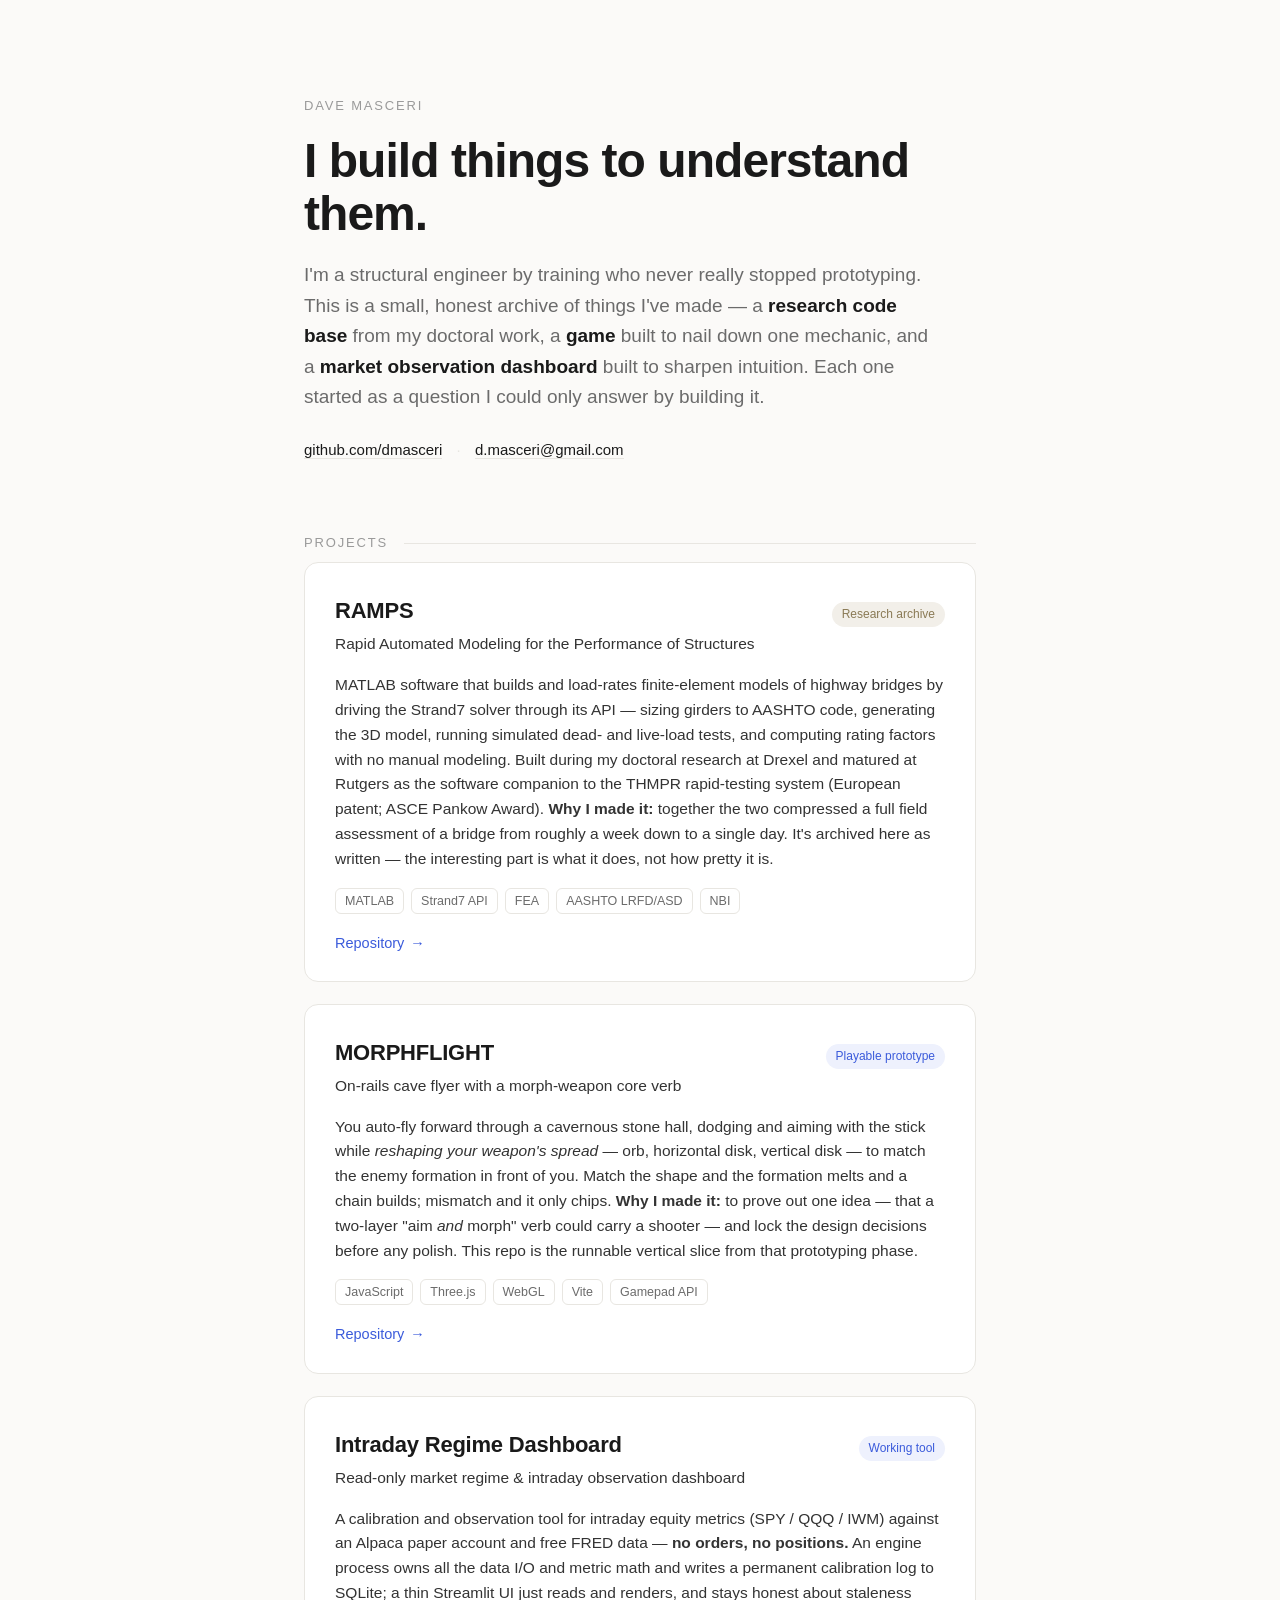
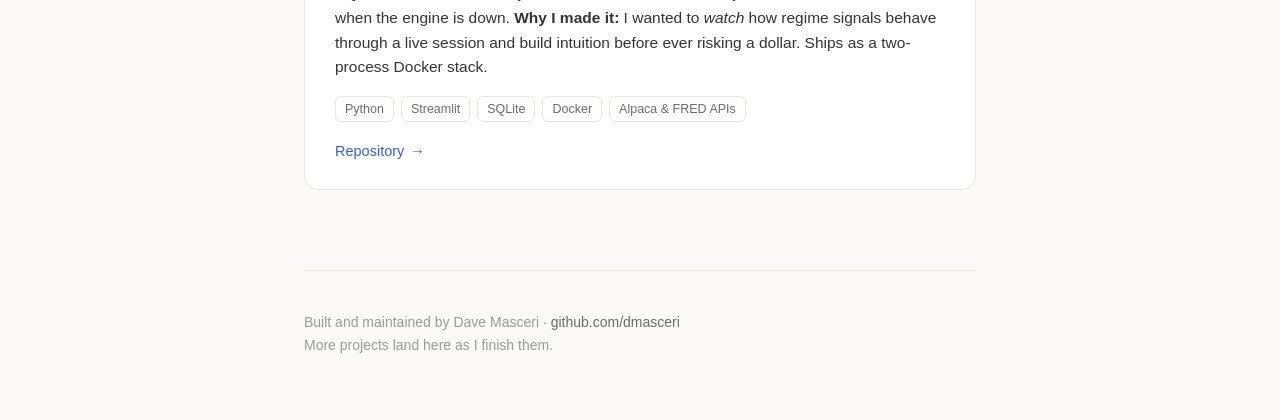
==== index.html @ 842b941b "Add personal project page" ====
<!DOCTYPE html>
<html lang="en">
<head>
<meta charset="UTF-8" />
<meta name="viewport" content="width=device-width, initial-scale=1.0" />
<title>Dave Masceri — Projects</title>
<meta name="description" content="Things I build to understand them — a small archive of research code, games, and market tooling by Dave Masceri." />
<style>
  :root {
    --bg: #fbfaf8;
    --surface: #ffffff;
    --ink: #1a1a1a;
    --muted: #6b6b6b;
    --faint: #9a9a9a;
    --line: #e8e6e1;
    --accent: #3b5bdb;
    --accent-soft: #eef1fd;
    --radius: 14px;
    --maxw: 720px;
  }
  * { box-sizing: border-box; }
  html { scroll-behavior: smooth; }
  body {
    margin: 0;
    background: var(--bg);
    color: var(--ink);
    font-family: -apple-system, BlinkMacSystemFont, "Segoe UI", Roboto, Helvetica, Arial, sans-serif;
    line-height: 1.6;
    -webkit-font-smoothing: antialiased;
  }
  a { color: var(--accent); text-decoration: none; }
  a:hover { text-decoration: underline; }
  .wrap { max-width: var(--maxw); margin: 0 auto; padding: 0 24px; }

  /* Header */
  header { padding: 96px 0 56px; }
  .eyebrow {
    font-size: 13px; letter-spacing: 0.14em; text-transform: uppercase;
    color: var(--faint); margin: 0 0 18px;
  }
  h1 {
    font-size: clamp(34px, 6vw, 48px);
    line-height: 1.1; letter-spacing: -0.02em;
    margin: 0 0 20px; font-weight: 700;
  }
  .lede { font-size: 19px; color: var(--muted); margin: 0; max-width: 60ch; }
  .lede strong { color: var(--ink); font-weight: 600; }
  .contact { margin-top: 26px; font-size: 15px; color: var(--muted); }
  .contact a { color: var(--ink); border-bottom: 1px solid var(--line); }
  .contact a:hover { border-color: var(--accent); text-decoration: none; }
  .dot { color: var(--line); margin: 0 10px; }

  /* Section heading */
  .section-label {
    display: flex; align-items: center; gap: 16px;
    font-size: 13px; letter-spacing: 0.14em; text-transform: uppercase;
    color: var(--faint); margin: 0 0 8px;
  }
  .section-label::after { content: ""; flex: 1; height: 1px; background: var(--line); }

  /* Project cards */
  .projects { padding-bottom: 40px; display: grid; gap: 22px; }
  .card {
    background: var(--surface);
    border: 1px solid var(--line);
    border-radius: var(--radius);
    padding: 30px 30px 26px;
    transition: border-color .18s ease, box-shadow .18s ease, transform .18s ease;
  }
  .card:hover {
    border-color: #d8d5ce;
    box-shadow: 0 10px 30px -18px rgba(0,0,0,0.22);
    transform: translateY(-2px);
  }
  .card-top {
    display: flex; align-items: baseline; justify-content: space-between;
    gap: 12px; flex-wrap: wrap; margin-bottom: 4px;
  }
  .card h3 { font-size: 22px; margin: 0; letter-spacing: -0.01em; }
  .card h3 a { color: var(--ink); }
  .card h3 a:hover { color: var(--accent); text-decoration: none; }
  .status {
    font-size: 12px; color: var(--muted);
    background: var(--accent-soft); color: var(--accent);
    padding: 3px 10px; border-radius: 999px; white-space: nowrap;
  }
  .status.archive { background: #f2efe9; color: #8a7a55; }
  .tagline { font-size: 15px; color: var(--muted); margin: 2px 0 14px; font-weight: 500; }
  .card p { margin: 0 0 16px; font-size: 15.5px; color: #333; }
  .tags { display: flex; flex-wrap: wrap; gap: 7px; margin-bottom: 18px; }
  .tag {
    font-size: 12.5px; color: var(--muted);
    border: 1px solid var(--line); border-radius: 6px; padding: 2px 9px;
  }
  .links { display: flex; gap: 20px; font-size: 14.5px; font-weight: 500; }
  .links a { display: inline-flex; align-items: center; gap: 6px; }
  .links a .arrow { transition: transform .15s ease; }
  .links a:hover .arrow { transform: translateX(2px); }

  footer {
    border-top: 1px solid var(--line);
    margin-top: 40px; padding: 40px 0 64px;
    font-size: 14px; color: var(--faint);
  }
  footer a { color: var(--muted); }
</style>
</head>
<body>
  <div class="wrap">
    <header>
      <p class="eyebrow">Dave Masceri</p>
      <h1>I build things to understand them.</h1>
      <p class="lede">
        I'm a structural engineer by training who never really stopped prototyping.
        This is a small, honest archive of things I've made &mdash; a
        <strong>research code base</strong> from my doctoral work, a
        <strong>game</strong> built to nail down one mechanic, and a
        <strong>market observation dashboard</strong> built to sharpen intuition.
        Each one started as a question I could only answer by building it.
      </p>
      <p class="contact">
        <a href="https://github.com/dmasceri">github.com/dmasceri</a>
        <span class="dot">&middot;</span>
        <a href="mailto:d.masceri@gmail.com">d.masceri@gmail.com</a>
      </p>
    </header>

    <main>
      <p class="section-label">Projects</p>
      <div class="projects">

        <!-- RAMPS -->
        <article class="card">
          <div class="card-top">
            <h3><a href="https://github.com/dmasceri/ramps">RAMPS</a></h3>
            <span class="status archive">Research archive</span>
          </div>
          <p class="tagline">Rapid Automated Modeling for the Performance of Structures</p>
          <p>
            MATLAB software that builds and load-rates finite-element models of highway bridges
            by driving the Strand7 solver through its API &mdash; sizing girders to AASHTO code,
            generating the 3D model, running simulated dead- and live-load tests, and computing
            rating factors with no manual modeling. Built during my doctoral research at Drexel
            and matured at Rutgers as the software companion to the THMPR rapid-testing system
            (European patent; ASCE Pankow Award). <strong>Why I made it:</strong> together the two
            compressed a full field assessment of a bridge from roughly a week down to a single
            day. It's archived here as written &mdash; the interesting part is what it does, not
            how pretty it is.
          </p>
          <div class="tags">
            <span class="tag">MATLAB</span>
            <span class="tag">Strand7 API</span>
            <span class="tag">FEA</span>
            <span class="tag">AASHTO LRFD/ASD</span>
            <span class="tag">NBI</span>
          </div>
          <div class="links">
            <a href="https://github.com/dmasceri/ramps">Repository <span class="arrow">&rarr;</span></a>
          </div>
        </article>

        <!-- MORPHFLIGHT -->
        <article class="card">
          <div class="card-top">
            <h3><a href="https://github.com/dmasceri/morphflight">MORPHFLIGHT</a></h3>
            <span class="status">Playable prototype</span>
          </div>
          <p class="tagline">On-rails cave flyer with a morph-weapon core verb</p>
          <p>
            You auto-fly forward through a cavernous stone hall, dodging and aiming with the stick
            while <em>reshaping your weapon's spread</em> &mdash; orb, horizontal disk, vertical
            disk &mdash; to match the enemy formation in front of you. Match the shape and the
            formation melts and a chain builds; mismatch and it only chips. <strong>Why I made
            it:</strong> to prove out one idea &mdash; that a two-layer "aim <em>and</em> morph"
            verb could carry a shooter &mdash; and lock the design decisions before any polish.
            This repo is the runnable vertical slice from that prototyping phase.
          </p>
          <div class="tags">
            <span class="tag">JavaScript</span>
            <span class="tag">Three.js</span>
            <span class="tag">WebGL</span>
            <span class="tag">Vite</span>
            <span class="tag">Gamepad API</span>
          </div>
          <div class="links">
            <a href="https://github.com/dmasceri/morphflight">Repository <span class="arrow">&rarr;</span></a>
          </div>
        </article>

        <!-- INTRADAY DASHBOARD -->
        <article class="card">
          <div class="card-top">
            <h3><a href="https://github.com/dmasceri/intraday-regime-dashboard">Intraday Regime Dashboard</a></h3>
            <span class="status">Working tool</span>
          </div>
          <p class="tagline">Read-only market regime &amp; intraday observation dashboard</p>
          <p>
            A calibration and observation tool for intraday equity metrics (SPY / QQQ / IWM)
            against an Alpaca paper account and free FRED data &mdash; <strong>no orders, no
            positions.</strong> An engine process owns all the data I/O and metric math and writes
            a permanent calibration log to SQLite; a thin Streamlit UI just reads and renders, and
            stays honest about staleness when the engine is down. <strong>Why I made it:</strong> I
            wanted to <em>watch</em> how regime signals behave through a live session and build
            intuition before ever risking a dollar. Ships as a two-process Docker stack.
          </p>
          <div class="tags">
            <span class="tag">Python</span>
            <span class="tag">Streamlit</span>
            <span class="tag">SQLite</span>
            <span class="tag">Docker</span>
            <span class="tag">Alpaca &amp; FRED APIs</span>
          </div>
          <div class="links">
            <a href="https://github.com/dmasceri/intraday-regime-dashboard">Repository <span class="arrow">&rarr;</span></a>
          </div>
        </article>

      </div>
    </main>

    <footer>
      Built and maintained by Dave Masceri &middot;
      <a href="https://github.com/dmasceri">github.com/dmasceri</a><br />
      More projects land here as I finish them.
    </footer>
  </div>
</body>
</html>
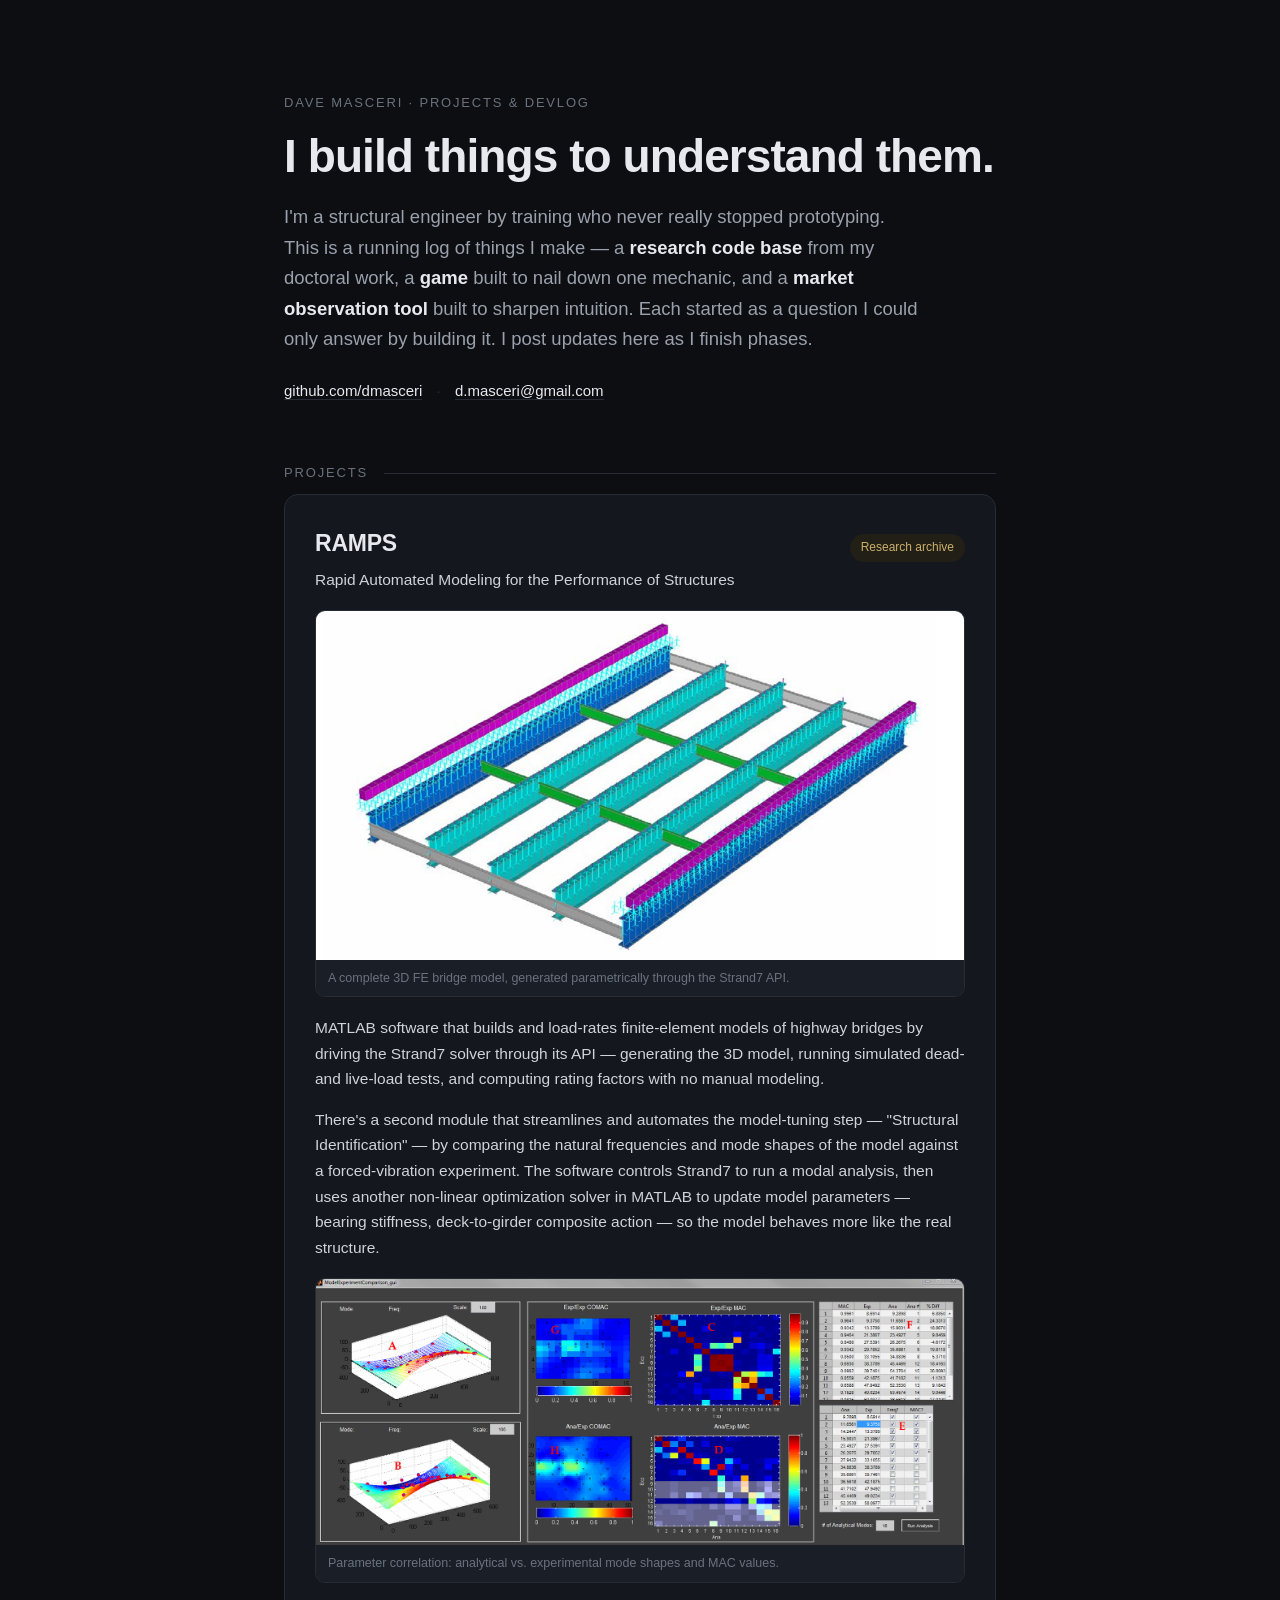
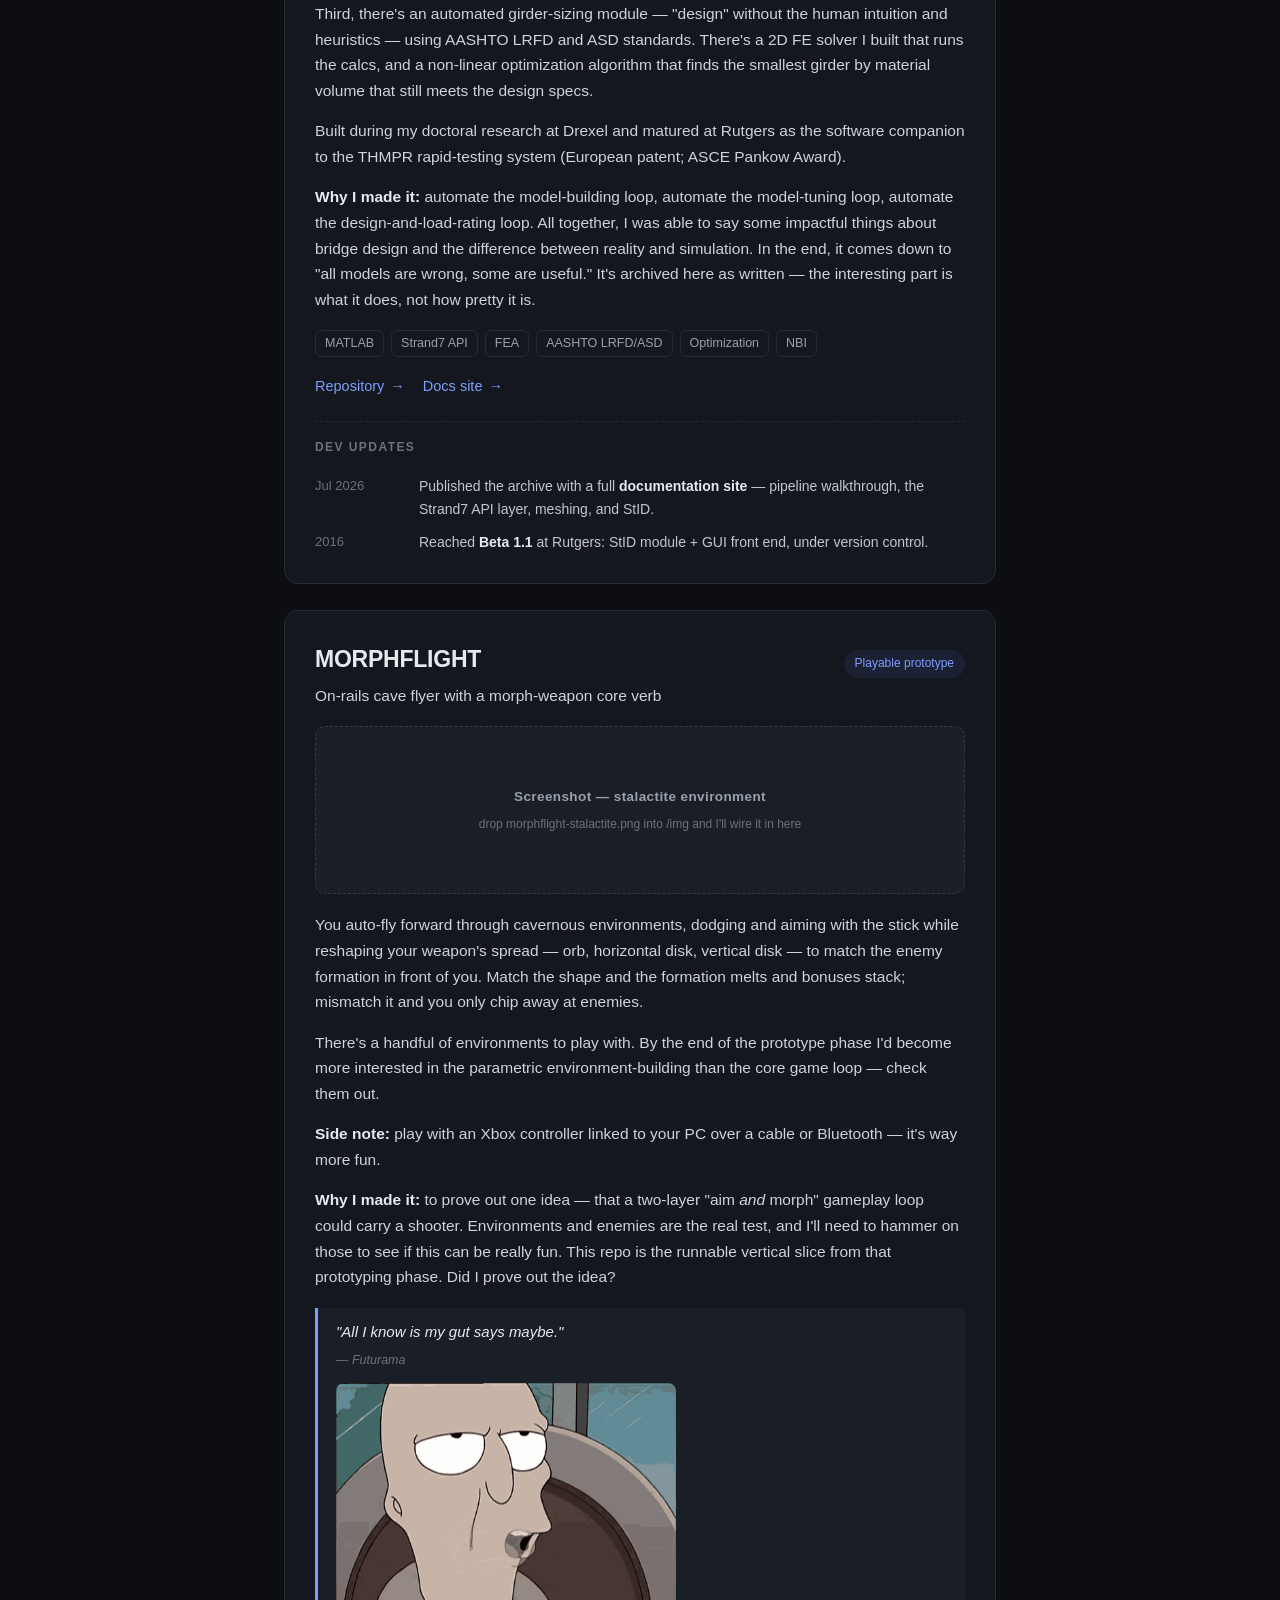
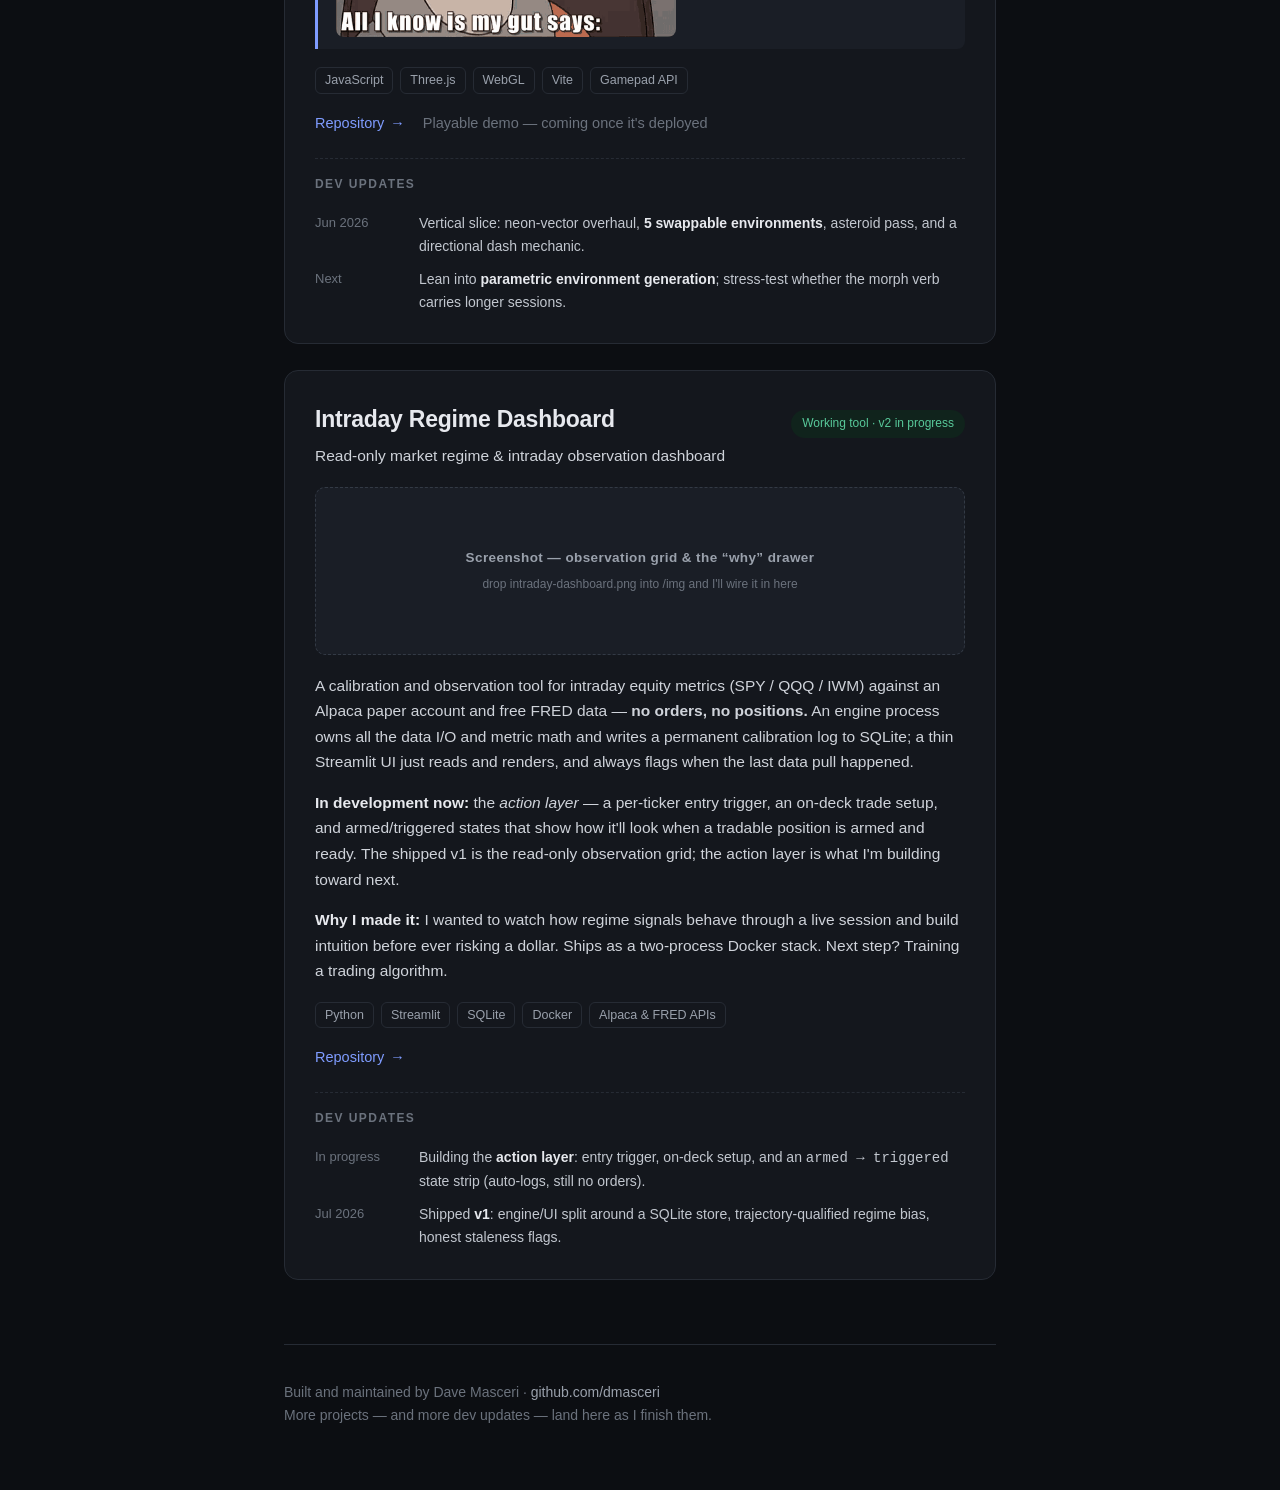
==== commit d79adba6: "Dark theme, project figures, dev updates, Futurama gif" ====
--- a/index.html
+++ b/index.html
@@ -3,120 +3,104 @@
 <head>
 <meta charset="UTF-8" />
 <meta name="viewport" content="width=device-width, initial-scale=1.0" />
-<title>Dave Masceri — Projects</title>
-<meta name="description" content="Things I build to understand them — a small archive of research code, games, and market tooling by Dave Masceri." />
+<title>Dave Masceri — Projects &amp; Devlog</title>
+<meta name="description" content="Things I build to understand them — research code, a game, and market tooling, with running dev updates. By Dave Masceri." />
 <style>
   :root {
-    --bg: #fbfaf8;
-    --surface: #ffffff;
-    --ink: #1a1a1a;
-    --muted: #6b6b6b;
-    --faint: #9a9a9a;
-    --line: #e8e6e1;
-    --accent: #3b5bdb;
-    --accent-soft: #eef1fd;
+    --bg: #0c0e12;
+    --surface: #14171d;
+    --surface-2: #1a1e26;
+    --ink: #e7e9ee;
+    --muted: #9aa1ac;
+    --faint: #6b727d;
+    --line: #262b34;
+    --accent: #7f9cff;
+    --accent-soft: #1b2133;
+    --mat: #eef0f3;
     --radius: 14px;
-    --maxw: 720px;
+    --maxw: 760px;
   }
   * { box-sizing: border-box; }
   html { scroll-behavior: smooth; }
   body {
-    margin: 0;
-    background: var(--bg);
-    color: var(--ink);
+    margin: 0; background: var(--bg); color: var(--ink);
     font-family: -apple-system, BlinkMacSystemFont, "Segoe UI", Roboto, Helvetica, Arial, sans-serif;
-    line-height: 1.6;
-    -webkit-font-smoothing: antialiased;
+    line-height: 1.65; -webkit-font-smoothing: antialiased;
   }
   a { color: var(--accent); text-decoration: none; }
   a:hover { text-decoration: underline; }
   .wrap { max-width: var(--maxw); margin: 0 auto; padding: 0 24px; }
 
-  /* Header */
-  header { padding: 96px 0 56px; }
-  .eyebrow {
-    font-size: 13px; letter-spacing: 0.14em; text-transform: uppercase;
-    color: var(--faint); margin: 0 0 18px;
-  }
-  h1 {
-    font-size: clamp(34px, 6vw, 48px);
-    line-height: 1.1; letter-spacing: -0.02em;
-    margin: 0 0 20px; font-weight: 700;
-  }
-  .lede { font-size: 19px; color: var(--muted); margin: 0; max-width: 60ch; }
+  header { padding: 92px 0 44px; }
+  .eyebrow { font-size: 13px; letter-spacing: 0.14em; text-transform: uppercase; color: var(--faint); margin: 0 0 18px; }
+  h1 { font-size: clamp(32px, 5.5vw, 46px); line-height: 1.1; letter-spacing: -0.02em; margin: 0 0 20px; font-weight: 700; }
+  .lede { font-size: 18.5px; color: var(--muted); margin: 0; max-width: 62ch; }
   .lede strong { color: var(--ink); font-weight: 600; }
-  .contact { margin-top: 26px; font-size: 15px; color: var(--muted); }
+  .contact { margin-top: 24px; font-size: 15px; color: var(--muted); }
   .contact a { color: var(--ink); border-bottom: 1px solid var(--line); }
   .contact a:hover { border-color: var(--accent); text-decoration: none; }
   .dot { color: var(--line); margin: 0 10px; }
 
-  /* Section heading */
-  .section-label {
-    display: flex; align-items: center; gap: 16px;
-    font-size: 13px; letter-spacing: 0.14em; text-transform: uppercase;
-    color: var(--faint); margin: 0 0 8px;
-  }
+  .section-label { display: flex; align-items: center; gap: 16px; font-size: 13px; letter-spacing: 0.14em; text-transform: uppercase; color: var(--faint); margin: 0 0 10px; }
   .section-label::after { content: ""; flex: 1; height: 1px; background: var(--line); }
 
-  /* Project cards */
-  .projects { padding-bottom: 40px; display: grid; gap: 22px; }
-  .card {
-    background: var(--surface);
-    border: 1px solid var(--line);
-    border-radius: var(--radius);
-    padding: 30px 30px 26px;
-    transition: border-color .18s ease, box-shadow .18s ease, transform .18s ease;
-  }
-  .card:hover {
-    border-color: #d8d5ce;
-    box-shadow: 0 10px 30px -18px rgba(0,0,0,0.22);
-    transform: translateY(-2px);
-  }
-  .card-top {
-    display: flex; align-items: baseline; justify-content: space-between;
-    gap: 12px; flex-wrap: wrap; margin-bottom: 4px;
-  }
-  .card h3 { font-size: 22px; margin: 0; letter-spacing: -0.01em; }
+  .projects { padding-bottom: 24px; display: grid; gap: 26px; }
+  .card { background: var(--surface); border: 1px solid var(--line); border-radius: var(--radius); padding: 30px 30px 24px; }
+  .card-top { display: flex; align-items: baseline; justify-content: space-between; gap: 12px; flex-wrap: wrap; margin-bottom: 4px; }
+  .card h3 { font-size: 23px; margin: 0; letter-spacing: -0.01em; }
   .card h3 a { color: var(--ink); }
   .card h3 a:hover { color: var(--accent); text-decoration: none; }
-  .status {
-    font-size: 12px; color: var(--muted);
-    background: var(--accent-soft); color: var(--accent);
-    padding: 3px 10px; border-radius: 999px; white-space: nowrap;
-  }
-  .status.archive { background: #f2efe9; color: #8a7a55; }
-  .tagline { font-size: 15px; color: var(--muted); margin: 2px 0 14px; font-weight: 500; }
-  .card p { margin: 0 0 16px; font-size: 15.5px; color: #333; }
-  .tags { display: flex; flex-wrap: wrap; gap: 7px; margin-bottom: 18px; }
-  .tag {
-    font-size: 12.5px; color: var(--muted);
-    border: 1px solid var(--line); border-radius: 6px; padding: 2px 9px;
-  }
-  .links { display: flex; gap: 20px; font-size: 14.5px; font-weight: 500; }
+  .status { font-size: 12px; background: var(--accent-soft); color: var(--accent); padding: 4px 11px; border-radius: 999px; white-space: nowrap; }
+  .status.archive { background: #221f16; color: #cbb06a; }
+  .status.wip { background: #10231c; color: #58c99a; }
+  .tagline { font-size: 15px; color: var(--muted); margin: 2px 0 16px; font-weight: 500; }
+  .card p { margin: 0 0 15px; font-size: 15.5px; color: #cfd3da; }
+  .card p:last-of-type { margin-bottom: 0; }
+
+  .figure { margin: 18px 0; border-radius: 10px; overflow: hidden; border: 1px solid var(--line); }
+  .figure img { display: block; width: 100%; height: auto; background: var(--mat); }
+  .figure figcaption { font-size: 12.5px; color: var(--faint); padding: 8px 12px; background: var(--surface-2); }
+  .figure.placeholder { display: flex; flex-direction: column; align-items: center; justify-content: center;
+    min-height: 168px; border-style: dashed; border-color: #333a45; background: var(--surface-2);
+    color: var(--faint); text-align: center; padding: 22px; gap: 6px; }
+  .figure.placeholder .ph-title { font-size: 13.5px; color: var(--muted); font-weight: 600; letter-spacing: .03em; }
+  .figure.placeholder .ph-sub { font-size: 12px; }
+
+  blockquote.epigraph { margin: 18px 0; padding: 12px 18px; border-left: 3px solid var(--accent);
+    background: var(--surface-2); border-radius: 0 8px 8px 0; color: var(--ink); font-style: italic; font-size: 15px; }
+  blockquote.epigraph cite { display: block; margin-top: 6px; font-style: normal; font-size: 12.5px; color: var(--faint); }
+  blockquote.epigraph .gifnote { display: block; margin-top: 8px; font-style: normal; font-size: 11.5px; color: #4f95d6; letter-spacing: .02em; }
+
+  .tags { display: flex; flex-wrap: wrap; gap: 7px; margin: 18px 0 0; }
+  .tag { font-size: 12.5px; color: var(--muted); border: 1px solid var(--line); border-radius: 6px; padding: 2px 9px; }
+  .links { display: flex; gap: 18px; font-size: 14.5px; font-weight: 500; margin-top: 18px; flex-wrap: wrap; }
   .links a { display: inline-flex; align-items: center; gap: 6px; }
   .links a .arrow { transition: transform .15s ease; }
   .links a:hover .arrow { transform: translateX(2px); }
-
-  footer {
-    border-top: 1px solid var(--line);
-    margin-top: 40px; padding: 40px 0 64px;
-    font-size: 14px; color: var(--faint);
-  }
+  .links .soon { color: var(--faint); font-weight: 500; }
+
+  .devlog { margin-top: 22px; padding-top: 16px; border-top: 1px dashed var(--line); }
+  .devlog h4 { font-size: 12px; letter-spacing: 0.12em; text-transform: uppercase; color: var(--faint); margin: 0 0 12px; }
+  .devlog ul { list-style: none; margin: 0; padding: 0; }
+  .devlog li { display: grid; grid-template-columns: 92px 1fr; gap: 12px; font-size: 14px; color: #c2c7cf; padding: 5px 0; }
+  .devlog li time { color: var(--faint); font-variant-numeric: tabular-nums; font-size: 13px; }
+  .devlog li b { color: var(--ink); font-weight: 600; }
+
+  footer { border-top: 1px solid var(--line); margin-top: 40px; padding: 36px 0 64px; font-size: 14px; color: var(--faint); }
   footer a { color: var(--muted); }
 </style>
 </head>
 <body>
   <div class="wrap">
     <header>
-      <p class="eyebrow">Dave Masceri</p>
+      <p class="eyebrow">Dave Masceri &middot; Projects &amp; Devlog</p>
       <h1>I build things to understand them.</h1>
       <p class="lede">
-        I'm a structural engineer by training who never really stopped prototyping.
-        This is a small, honest archive of things I've made &mdash; a
-        <strong>research code base</strong> from my doctoral work, a
-        <strong>game</strong> built to nail down one mechanic, and a
-        <strong>market observation dashboard</strong> built to sharpen intuition.
-        Each one started as a question I could only answer by building it.
+        I'm a structural engineer by training who never really stopped prototyping. This is a
+        running log of things I make &mdash; a <strong>research code base</strong> from my
+        doctoral work, a <strong>game</strong> built to nail down one mechanic, and a
+        <strong>market observation tool</strong> built to sharpen intuition. Each started as a
+        question I could only answer by building it. I post updates here as I finish phases.
       </p>
       <p class="contact">
         <a href="https://github.com/dmasceri">github.com/dmasceri</a>
@@ -136,26 +120,68 @@
             <span class="status archive">Research archive</span>
           </div>
           <p class="tagline">Rapid Automated Modeling for the Performance of Structures</p>
-          <p>
-            MATLAB software that builds and load-rates finite-element models of highway bridges
-            by driving the Strand7 solver through its API &mdash; sizing girders to AASHTO code,
-            generating the 3D model, running simulated dead- and live-load tests, and computing
-            rating factors with no manual modeling. Built during my doctoral research at Drexel
-            and matured at Rutgers as the software companion to the THMPR rapid-testing system
-            (European patent; ASCE Pankow Award). <strong>Why I made it:</strong> together the two
-            compressed a full field assessment of a bridge from roughly a week down to a single
-            day. It's archived here as written &mdash; the interesting part is what it does, not
-            how pretty it is.
-          </p>
+
+          <figure class="figure">
+            <img src="img/ramps-model.png" alt="3D finite-element model of a highway bridge generated by RAMPS" />
+            <figcaption>A complete 3D FE bridge model, generated parametrically through the Strand7 API.</figcaption>
+          </figure>
+
+          <p>
+            MATLAB software that builds and load-rates finite-element models of highway bridges by
+            driving the Strand7 solver through its API &mdash; generating the 3D model, running
+            simulated dead- and live-load tests, and computing rating factors with no manual modeling.
+          </p>
+          <p>
+            There's a second module that streamlines and automates the model-tuning step &mdash;
+            "Structural Identification" &mdash; by comparing the natural frequencies and mode shapes
+            of the model against a forced-vibration experiment. The software controls Strand7 to run
+            a modal analysis, then uses another non-linear optimization solver in MATLAB to update
+            model parameters &mdash; bearing stiffness, deck-to-girder composite action &mdash; so
+            the model behaves more like the real structure.
+          </p>
+
+          <figure class="figure">
+            <img src="img/ramps-mode-shape.png" alt="Analytical vs experimental mode-shape and MAC correlation" />
+            <figcaption>Parameter correlation: analytical vs. experimental mode shapes and MAC values.</figcaption>
+          </figure>
+
+          <p>
+            Third, there's an automated girder-sizing module &mdash; "design" without the human
+            intuition and heuristics &mdash; using AASHTO LRFD and ASD standards. There's a 2D FE
+            solver I built that runs the calcs, and a non-linear optimization algorithm that finds
+            the smallest girder by material volume that still meets the design specs.
+          </p>
+          <p>
+            Built during my doctoral research at Drexel and matured at Rutgers as the software
+            companion to the THMPR rapid-testing system (European patent; ASCE Pankow Award).
+          </p>
+          <p>
+            <b style="color:var(--ink)">Why I made it:</b> automate the model-building loop, automate
+            the model-tuning loop, automate the design-and-load-rating loop. All together, I was able
+            to say some impactful things about bridge design and the difference between reality and
+            simulation. In the end, it comes down to "all models are wrong, some are useful." It's
+            archived here as written &mdash; the interesting part is what it does, not how pretty it is.
+          </p>
+
           <div class="tags">
             <span class="tag">MATLAB</span>
             <span class="tag">Strand7 API</span>
             <span class="tag">FEA</span>
             <span class="tag">AASHTO LRFD/ASD</span>
+            <span class="tag">Optimization</span>
             <span class="tag">NBI</span>
           </div>
           <div class="links">
             <a href="https://github.com/dmasceri/ramps">Repository <span class="arrow">&rarr;</span></a>
+            <a href="https://dmasceri.github.io/ramps/">Docs site <span class="arrow">&rarr;</span></a>
+          </div>
+
+          <div class="devlog">
+            <h4>Dev updates</h4>
+            <ul>
+              <li><time>Jul 2026</time><span>Published the archive with a full <b>documentation site</b> — pipeline walkthrough, the Strand7 API layer, meshing, and StID.</span></li>
+              <li><time>2016</time><span>Reached <b>Beta 1.1</b> at Rutgers: StID module + GUI front end, under version control.</span></li>
+            </ul>
           </div>
         </article>
 
@@ -166,15 +192,41 @@
             <span class="status">Playable prototype</span>
           </div>
           <p class="tagline">On-rails cave flyer with a morph-weapon core verb</p>
-          <p>
-            You auto-fly forward through a cavernous stone hall, dodging and aiming with the stick
-            while <em>reshaping your weapon's spread</em> &mdash; orb, horizontal disk, vertical
-            disk &mdash; to match the enemy formation in front of you. Match the shape and the
-            formation melts and a chain builds; mismatch and it only chips. <strong>Why I made
-            it:</strong> to prove out one idea &mdash; that a two-layer "aim <em>and</em> morph"
-            verb could carry a shooter &mdash; and lock the design decisions before any polish.
-            This repo is the runnable vertical slice from that prototyping phase.
-          </p>
+
+          <figure class="figure placeholder">
+            <span class="ph-title">Screenshot — stalactite environment</span>
+            <span class="ph-sub">drop morphflight-stalactite.png into /img and I'll wire it in here</span>
+          </figure>
+
+          <p>
+            You auto-fly forward through cavernous environments, dodging and aiming with the stick
+            while reshaping your weapon's spread &mdash; orb, horizontal disk, vertical disk &mdash;
+            to match the enemy formation in front of you. Match the shape and the formation melts and
+            bonuses stack; mismatch it and you only chip away at enemies.
+          </p>
+          <p>
+            There's a handful of environments to play with. By the end of the prototype phase I'd
+            become more interested in the parametric environment-building than the core game loop
+            &mdash; check them out.
+          </p>
+          <p>
+            <b style="color:var(--ink)">Side note:</b> play with an Xbox controller linked to your PC
+            over a cable or Bluetooth &mdash; it's way more fun.
+          </p>
+          <p>
+            <b style="color:var(--ink)">Why I made it:</b> to prove out one idea &mdash; that a
+            two-layer "aim <em>and</em> morph" gameplay loop could carry a shooter. Environments and
+            enemies are the real test, and I'll need to hammer on those to see if this can be really
+            fun. This repo is the runnable vertical slice from that prototyping phase. Did I prove out
+            the idea?
+          </p>
+
+          <blockquote class="epigraph">
+            "All I know is my gut says <em>maybe</em>."
+            <cite>&mdash; <em>Futurama</em></cite>
+            <img src="img/futurama-maybe.gif" alt="Futurama — &lsquo;All I know is my gut says: maybe&rsquo;" style="display:block;margin-top:12px;width:100%;max-width:340px;border-radius:8px;" />
+          </blockquote>
+
           <div class="tags">
             <span class="tag">JavaScript</span>
             <span class="tag">Three.js</span>
@@ -184,6 +236,15 @@
           </div>
           <div class="links">
             <a href="https://github.com/dmasceri/morphflight">Repository <span class="arrow">&rarr;</span></a>
+            <span class="soon">Playable demo &mdash; coming once it's deployed</span>
+          </div>
+
+          <div class="devlog">
+            <h4>Dev updates</h4>
+            <ul>
+              <li><time>Jun 2026</time><span>Vertical slice: neon-vector overhaul, <b>5 swappable environments</b>, asteroid pass, and a directional dash mechanic.</span></li>
+              <li><time>Next</time><span>Lean into <b>parametric environment generation</b>; stress-test whether the morph verb carries longer sessions.</span></li>
+            </ul>
           </div>
         </article>
 
@@ -191,18 +252,34 @@
         <article class="card">
           <div class="card-top">
             <h3><a href="https://github.com/dmasceri/intraday-regime-dashboard">Intraday Regime Dashboard</a></h3>
-            <span class="status">Working tool</span>
+            <span class="status wip">Working tool &middot; v2 in progress</span>
           </div>
           <p class="tagline">Read-only market regime &amp; intraday observation dashboard</p>
-          <p>
-            A calibration and observation tool for intraday equity metrics (SPY / QQQ / IWM)
-            against an Alpaca paper account and free FRED data &mdash; <strong>no orders, no
-            positions.</strong> An engine process owns all the data I/O and metric math and writes
-            a permanent calibration log to SQLite; a thin Streamlit UI just reads and renders, and
-            stays honest about staleness when the engine is down. <strong>Why I made it:</strong> I
-            wanted to <em>watch</em> how regime signals behave through a live session and build
-            intuition before ever risking a dollar. Ships as a two-process Docker stack.
-          </p>
+
+          <figure class="figure placeholder">
+            <span class="ph-title">Screenshot — observation grid &amp; the &ldquo;why&rdquo; drawer</span>
+            <span class="ph-sub">drop intraday-dashboard.png into /img and I'll wire it in here</span>
+          </figure>
+
+          <p>
+            A calibration and observation tool for intraday equity metrics (SPY / QQQ / IWM) against
+            an Alpaca paper account and free FRED data &mdash; <strong>no orders, no positions.</strong>
+            An engine process owns all the data I/O and metric math and writes a permanent calibration
+            log to SQLite; a thin Streamlit UI just reads and renders, and always flags when the last
+            data pull happened.
+          </p>
+          <p>
+            <b style="color:var(--ink)">In development now:</b> the <em>action layer</em> &mdash; a
+            per-ticker entry trigger, an on-deck trade setup, and armed/triggered states that show how
+            it'll look when a tradable position is armed and ready. The shipped v1 is the read-only
+            observation grid; the action layer is what I'm building toward next.
+          </p>
+          <p>
+            <b style="color:var(--ink)">Why I made it:</b> I wanted to watch how regime signals behave
+            through a live session and build intuition before ever risking a dollar. Ships as a
+            two-process Docker stack. Next step? Training a trading algorithm.
+          </p>
+
           <div class="tags">
             <span class="tag">Python</span>
             <span class="tag">Streamlit</span>
@@ -213,6 +290,14 @@
           <div class="links">
             <a href="https://github.com/dmasceri/intraday-regime-dashboard">Repository <span class="arrow">&rarr;</span></a>
           </div>
+
+          <div class="devlog">
+            <h4>Dev updates</h4>
+            <ul>
+              <li><time>In progress</time><span>Building the <b>action layer</b>: entry trigger, on-deck setup, and an <code>armed &rarr; triggered</code> state strip (auto-logs, still no orders).</span></li>
+              <li><time>Jul 2026</time><span>Shipped <b>v1</b>: engine/UI split around a SQLite store, trajectory-qualified regime bias, honest staleness flags.</span></li>
+            </ul>
+          </div>
         </article>
 
       </div>
@@ -221,7 +306,7 @@
     <footer>
       Built and maintained by Dave Masceri &middot;
       <a href="https://github.com/dmasceri">github.com/dmasceri</a><br />
-      More projects land here as I finish them.
+      More projects &mdash; and more dev updates &mdash; land here as I finish them.
     </footer>
   </div>
 </body>
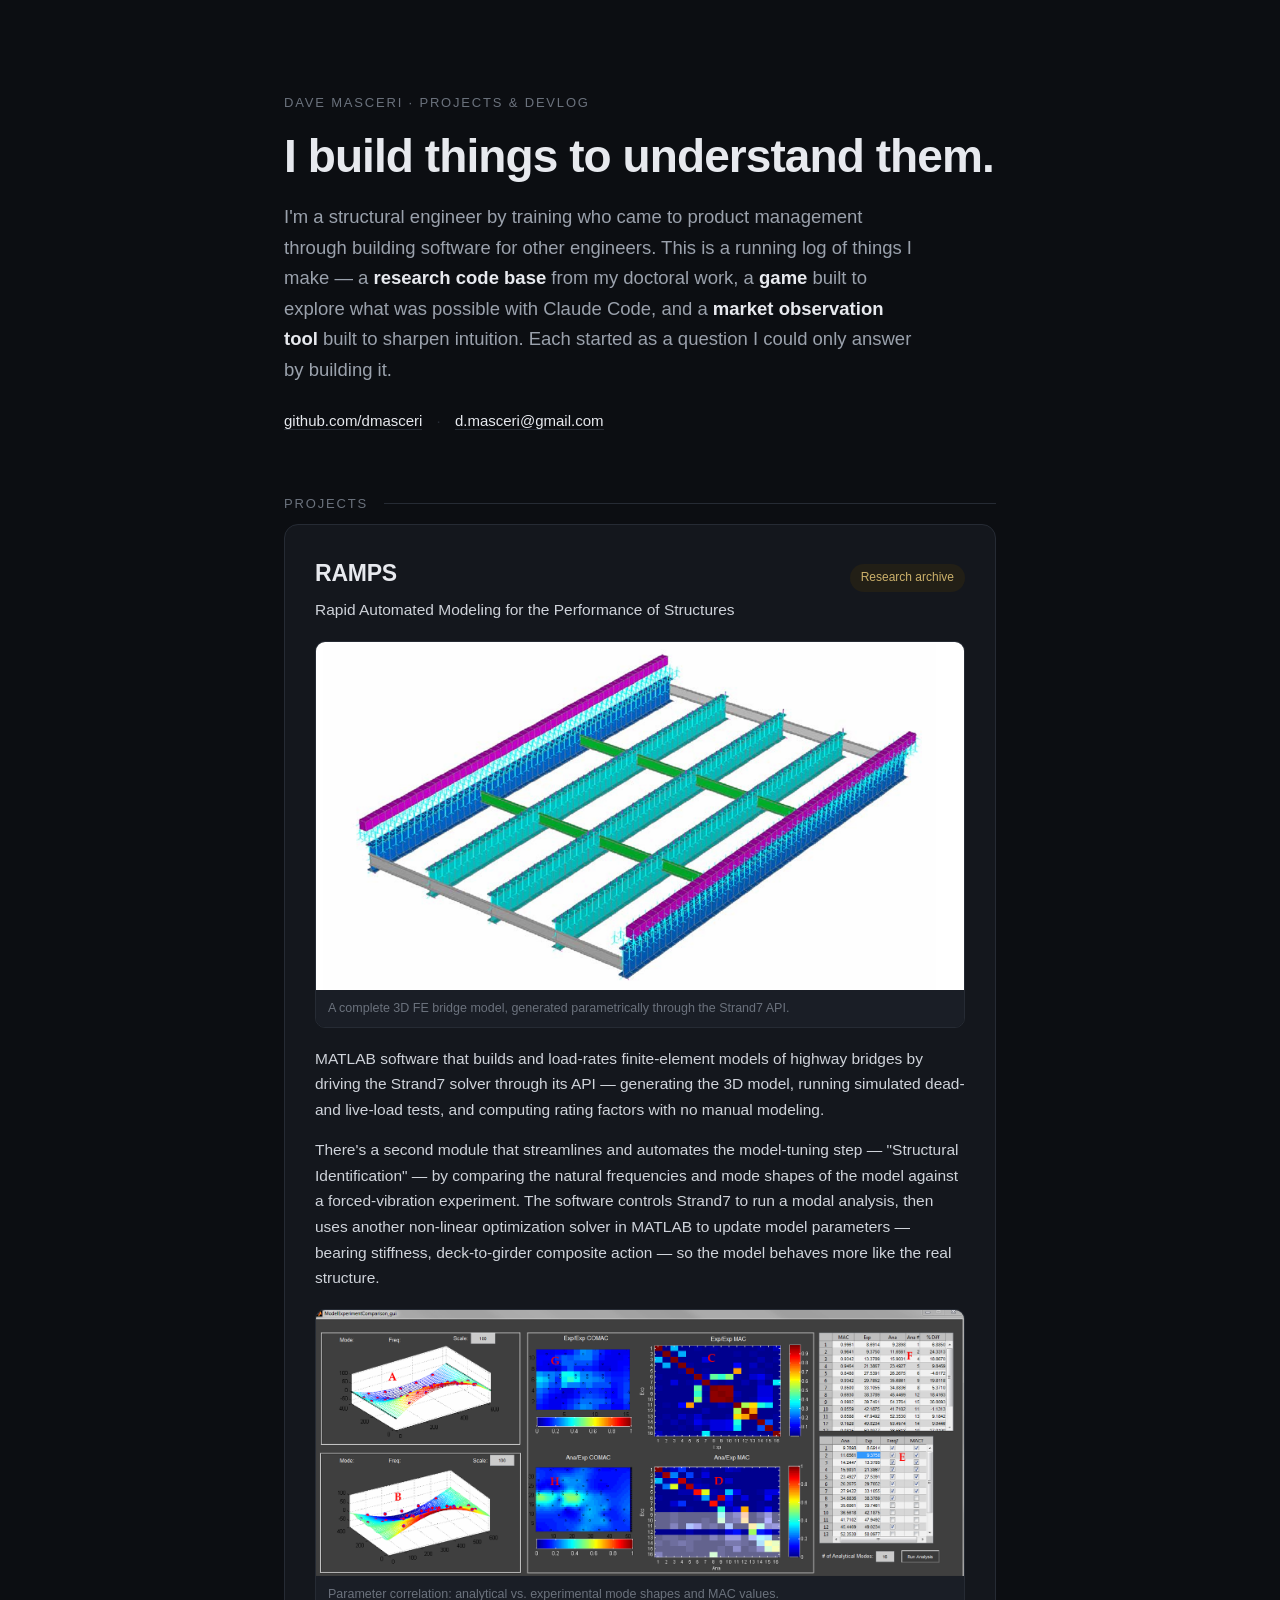
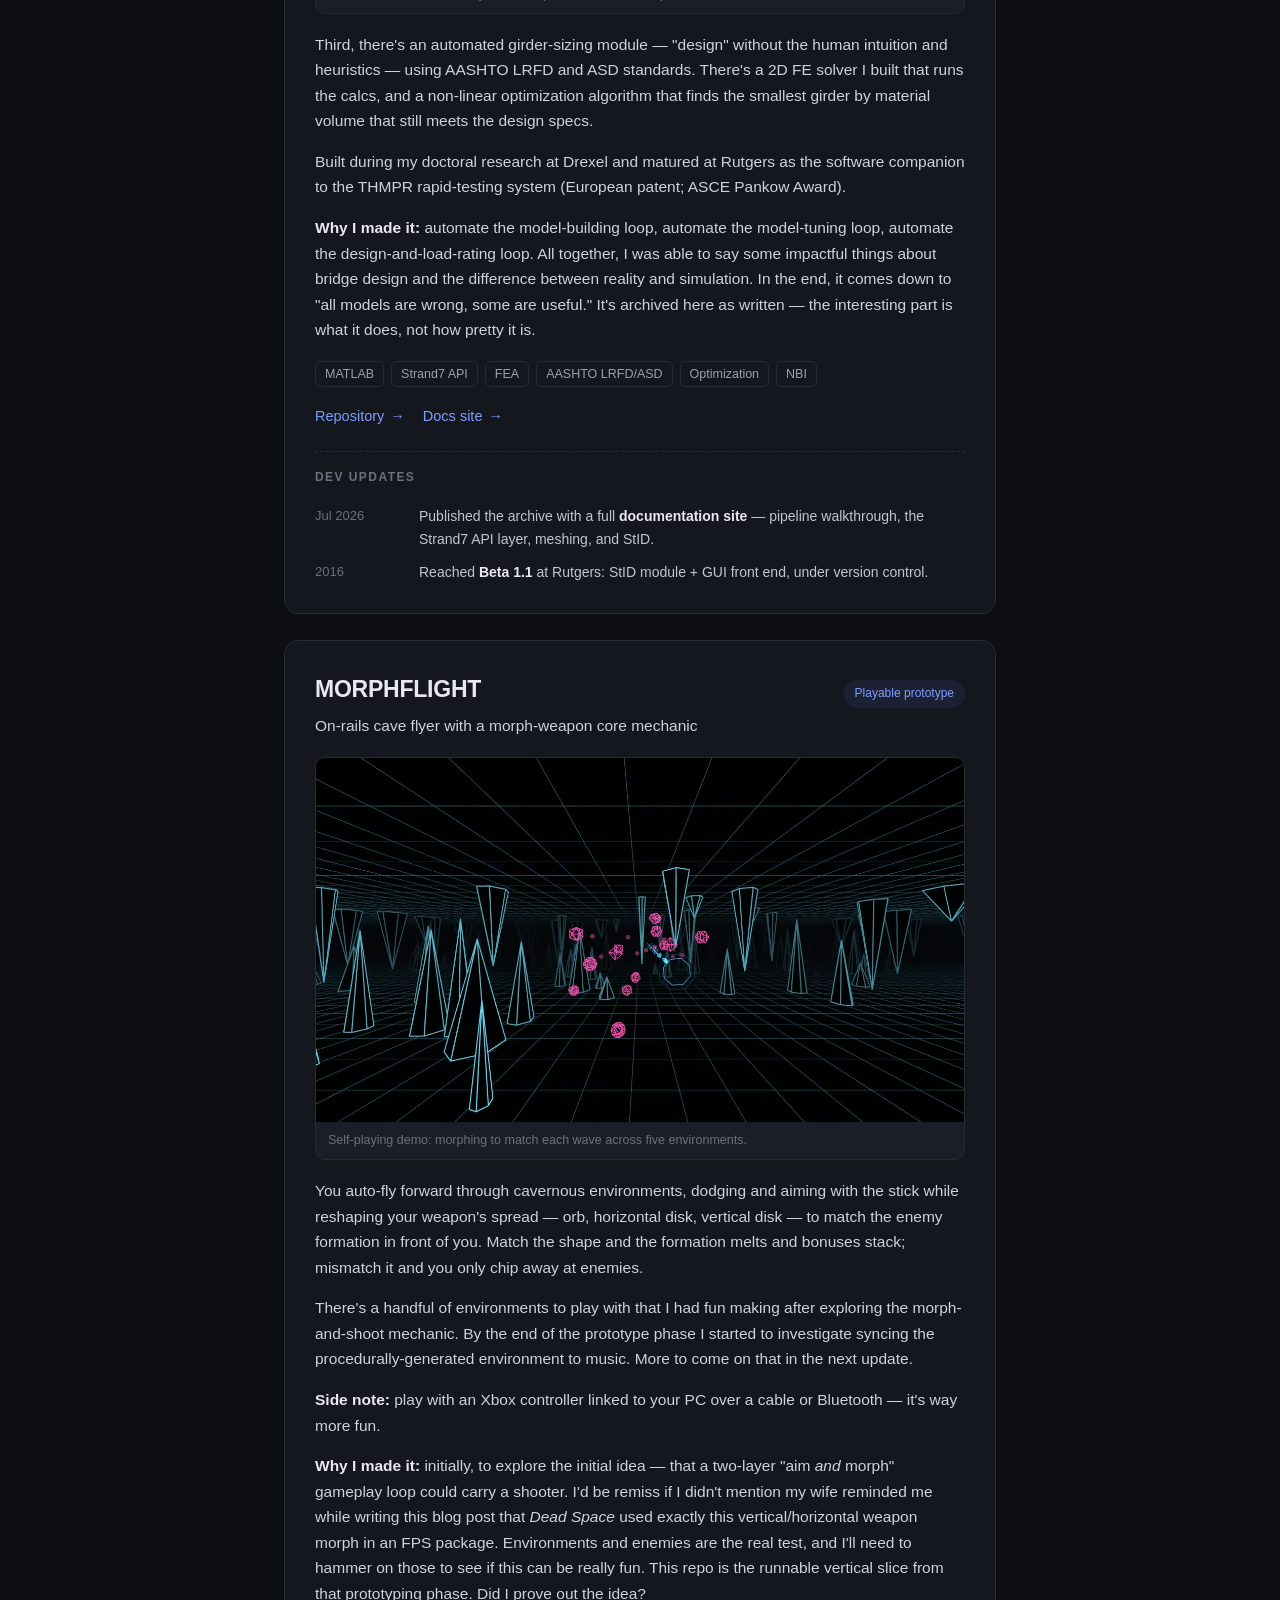
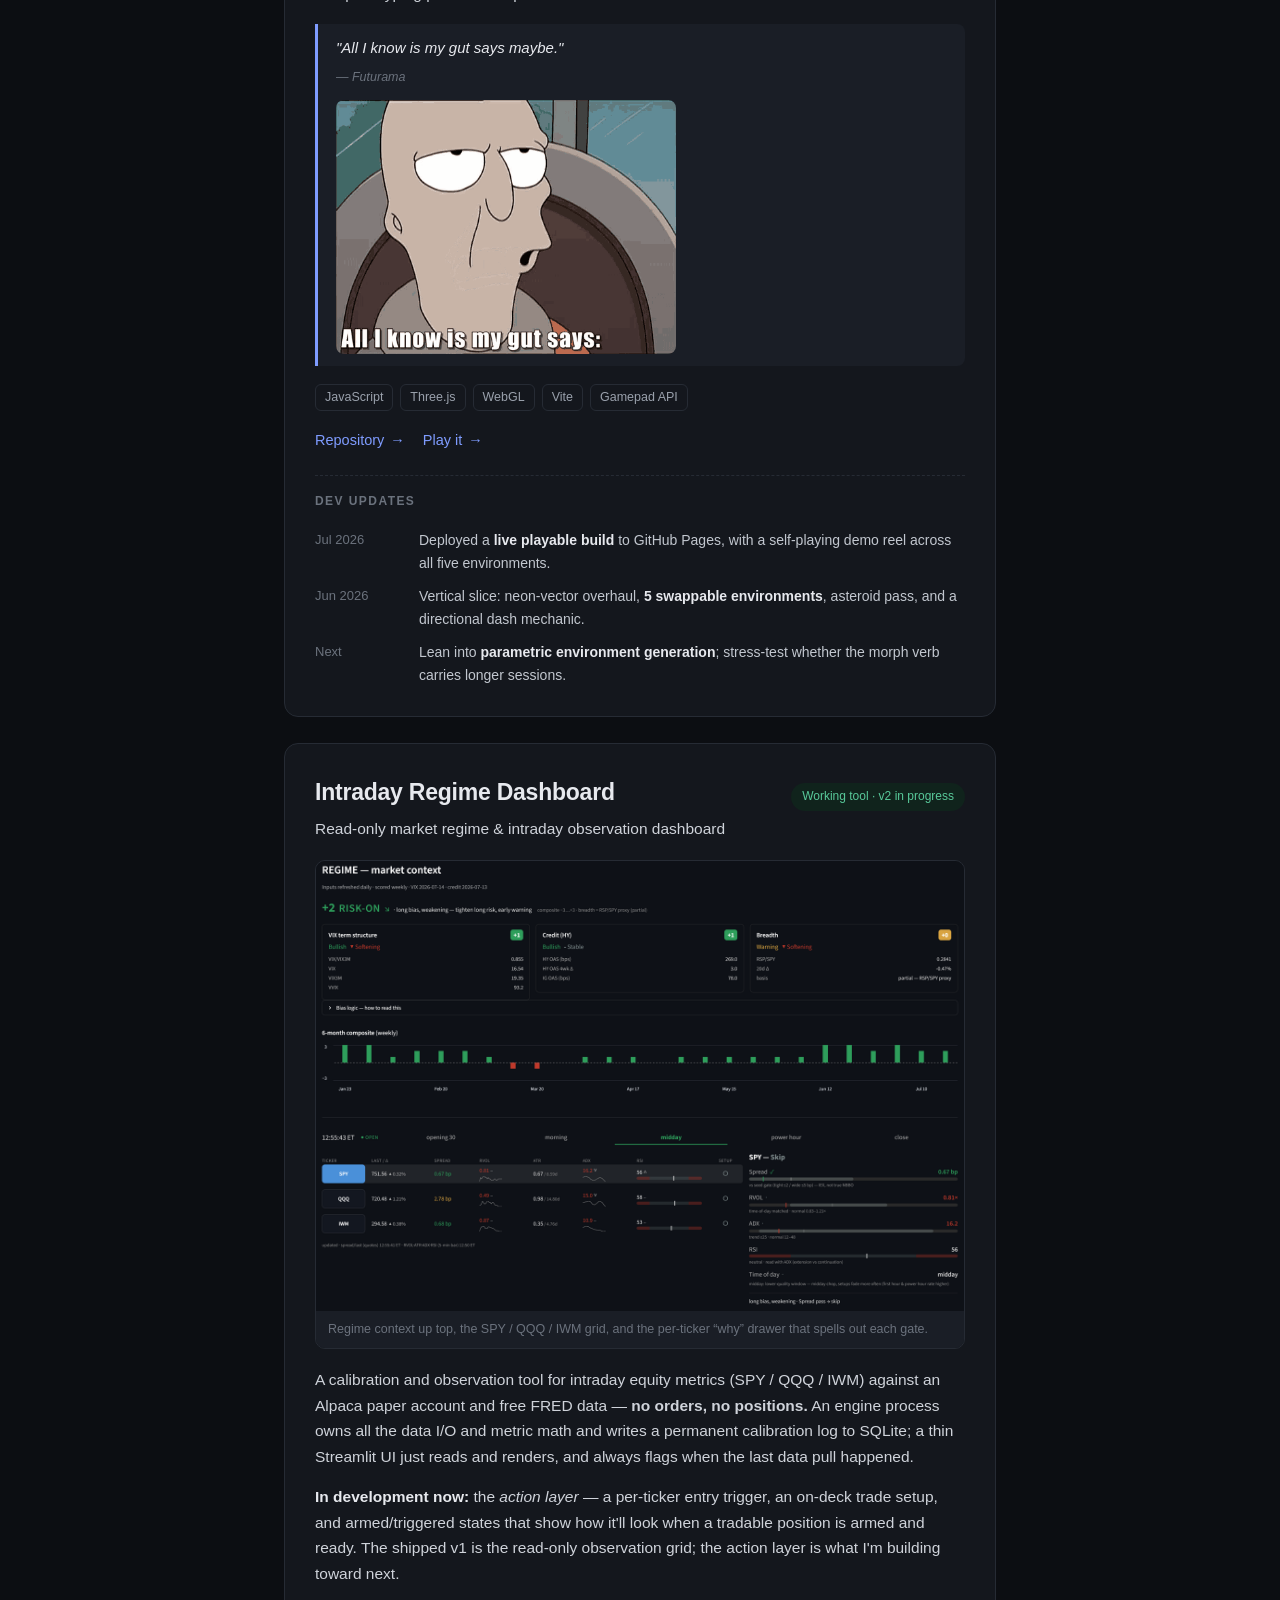
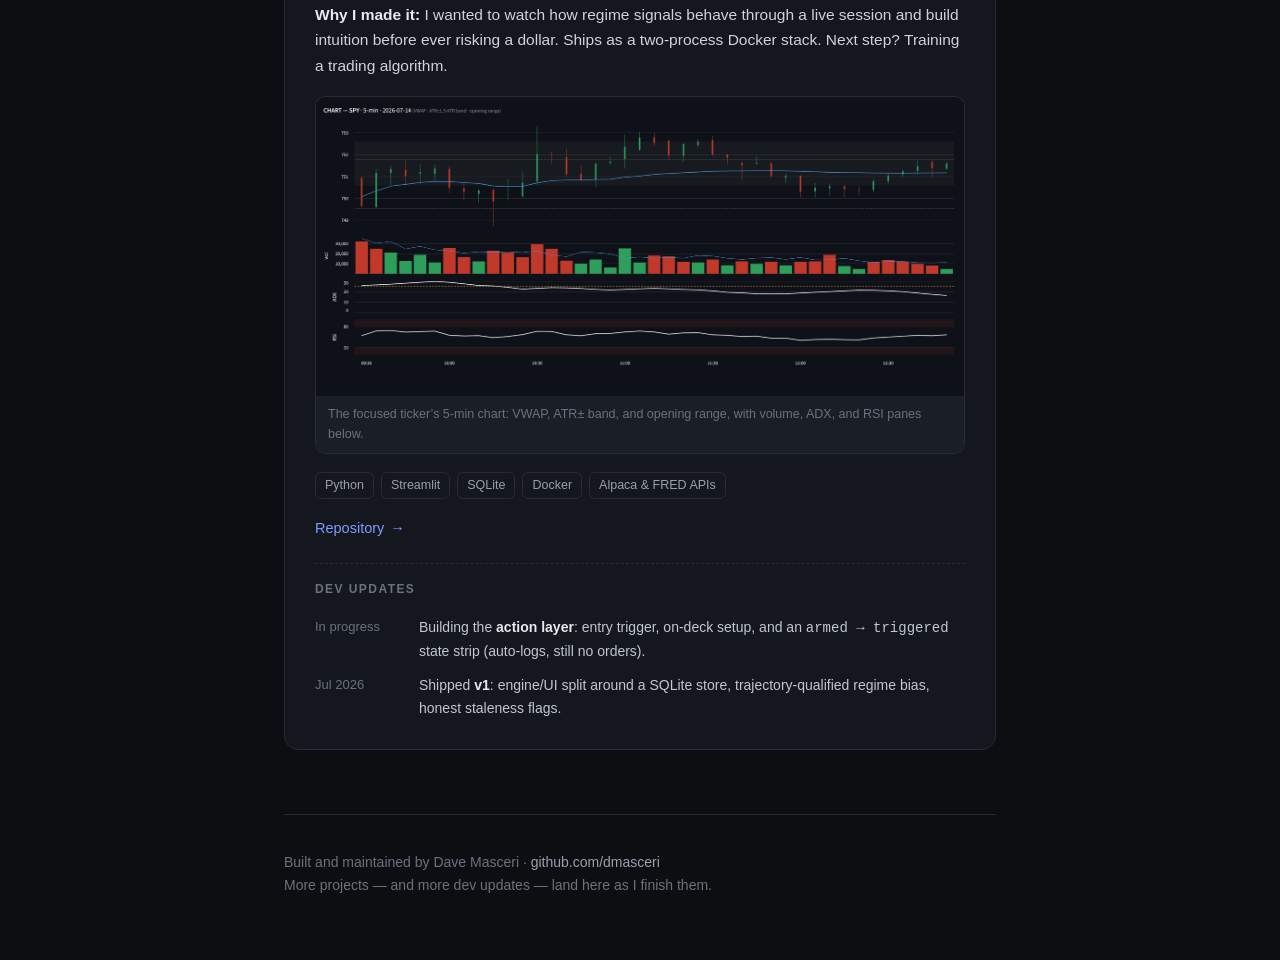
==== commit f03be147: "Intraday screenshots; copy updates; morphflight demo video + live link" ====
--- a/index.html
+++ b/index.html
@@ -96,11 +96,11 @@
       <p class="eyebrow">Dave Masceri &middot; Projects &amp; Devlog</p>
       <h1>I build things to understand them.</h1>
       <p class="lede">
-        I'm a structural engineer by training who never really stopped prototyping. This is a
-        running log of things I make &mdash; a <strong>research code base</strong> from my
-        doctoral work, a <strong>game</strong> built to nail down one mechanic, and a
-        <strong>market observation tool</strong> built to sharpen intuition. Each started as a
-        question I could only answer by building it. I post updates here as I finish phases.
+        I'm a structural engineer by training who came to product management through building
+        software for other engineers. This is a running log of things I make &mdash; a
+        <strong>research code base</strong> from my doctoral work, a <strong>game</strong> built
+        to explore what was possible with Claude Code, and a <strong>market observation tool</strong>
+        built to sharpen intuition. Each started as a question I could only answer by building it.
       </p>
       <p class="contact">
         <a href="https://github.com/dmasceri">github.com/dmasceri</a>
@@ -191,11 +191,13 @@
             <h3><a href="https://github.com/dmasceri/morphflight">MORPHFLIGHT</a></h3>
             <span class="status">Playable prototype</span>
           </div>
-          <p class="tagline">On-rails cave flyer with a morph-weapon core verb</p>
-
-          <figure class="figure placeholder">
-            <span class="ph-title">Screenshot — stalactite environment</span>
-            <span class="ph-sub">drop morphflight-stalactite.png into /img and I'll wire it in here</span>
+          <p class="tagline">On-rails cave flyer with a morph-weapon core mechanic</p>
+
+          <figure class="figure">
+            <video src="img/morphflight-demo.mp4" poster="img/morphflight-poster.jpg"
+                   autoplay loop muted playsinline preload="metadata"
+                   style="display:block;width:100%;height:auto;background:#05060a;"></video>
+            <figcaption>Self-playing demo: morphing to match each wave across five environments.</figcaption>
           </figure>
 
           <p>
@@ -205,20 +207,23 @@
             bonuses stack; mismatch it and you only chip away at enemies.
           </p>
           <p>
-            There's a handful of environments to play with. By the end of the prototype phase I'd
-            become more interested in the parametric environment-building than the core game loop
-            &mdash; check them out.
+            There's a handful of environments to play with that I had fun making after exploring
+            the morph-and-shoot mechanic. By the end of the prototype phase I started to investigate
+            syncing the procedurally-generated environment to music. More to come on that in the next
+            update.
           </p>
           <p>
             <b style="color:var(--ink)">Side note:</b> play with an Xbox controller linked to your PC
             over a cable or Bluetooth &mdash; it's way more fun.
           </p>
           <p>
-            <b style="color:var(--ink)">Why I made it:</b> to prove out one idea &mdash; that a
-            two-layer "aim <em>and</em> morph" gameplay loop could carry a shooter. Environments and
-            enemies are the real test, and I'll need to hammer on those to see if this can be really
-            fun. This repo is the runnable vertical slice from that prototyping phase. Did I prove out
-            the idea?
+            <b style="color:var(--ink)">Why I made it:</b> initially, to explore the initial idea
+            &mdash; that a two-layer "aim <em>and</em> morph" gameplay loop could carry a shooter.
+            I'd be remiss if I didn't mention my wife reminded me while writing this blog post that
+            <em>Dead Space</em> used exactly this vertical/horizontal weapon morph in an FPS package.
+            Environments and enemies are the real test, and I'll need to hammer on those to see if
+            this can be really fun. This repo is the runnable vertical slice from that prototyping
+            phase. Did I prove out the idea?
           </p>
 
           <blockquote class="epigraph">
@@ -236,12 +241,13 @@
           </div>
           <div class="links">
             <a href="https://github.com/dmasceri/morphflight">Repository <span class="arrow">&rarr;</span></a>
-            <span class="soon">Playable demo &mdash; coming once it's deployed</span>
+            <a href="https://dmasceri.github.io/morphflight/">Play it <span class="arrow">&rarr;</span></a>
           </div>
 
           <div class="devlog">
             <h4>Dev updates</h4>
             <ul>
+              <li><time>Jul 2026</time><span>Deployed a <b>live playable build</b> to GitHub Pages, with a self-playing demo reel across all five environments.</span></li>
               <li><time>Jun 2026</time><span>Vertical slice: neon-vector overhaul, <b>5 swappable environments</b>, asteroid pass, and a directional dash mechanic.</span></li>
               <li><time>Next</time><span>Lean into <b>parametric environment generation</b>; stress-test whether the morph verb carries longer sessions.</span></li>
             </ul>
@@ -256,9 +262,9 @@
           </div>
           <p class="tagline">Read-only market regime &amp; intraday observation dashboard</p>
 
-          <figure class="figure placeholder">
-            <span class="ph-title">Screenshot — observation grid &amp; the &ldquo;why&rdquo; drawer</span>
-            <span class="ph-sub">drop intraday-dashboard.png into /img and I'll wire it in here</span>
+          <figure class="figure">
+            <img src="img/intraday-regime.png" alt="Dashboard: regime context up top, the SPY/QQQ/IWM intraday grid, and the per-ticker why drawer" />
+            <figcaption>Regime context up top, the SPY / QQQ / IWM grid, and the per-ticker &ldquo;why&rdquo; drawer that spells out each gate.</figcaption>
           </figure>
 
           <p>
@@ -279,6 +285,11 @@
             through a live session and build intuition before ever risking a dollar. Ships as a
             two-process Docker stack. Next step? Training a trading algorithm.
           </p>
+
+          <figure class="figure">
+            <img src="img/intraday-chart.png" alt="SPY 5-minute chart with VWAP, ATR band, opening range, and volume, ADX and RSI panes" />
+            <figcaption>The focused ticker&rsquo;s 5-min chart: VWAP, ATR&plusmn; band, and opening range, with volume, ADX, and RSI panes below.</figcaption>
+          </figure>
 
           <div class="tags">
             <span class="tag">Python</span>
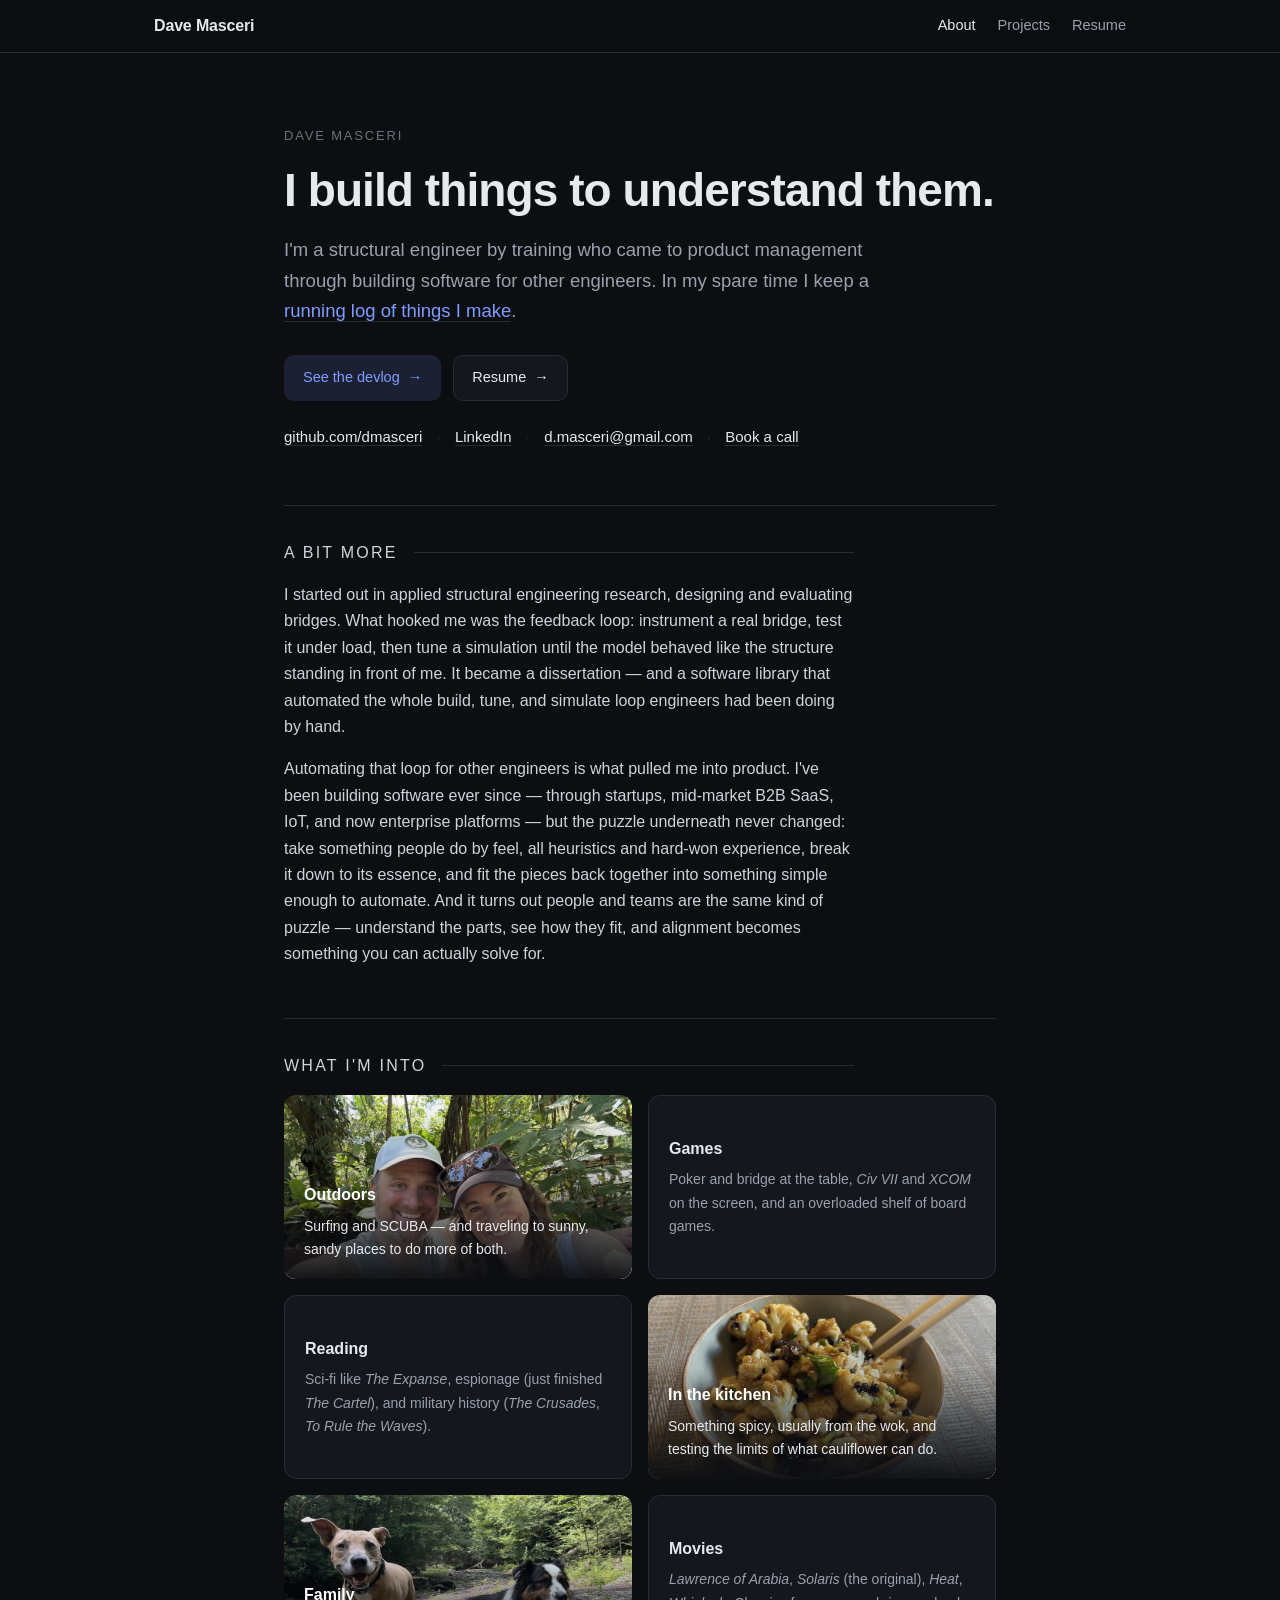
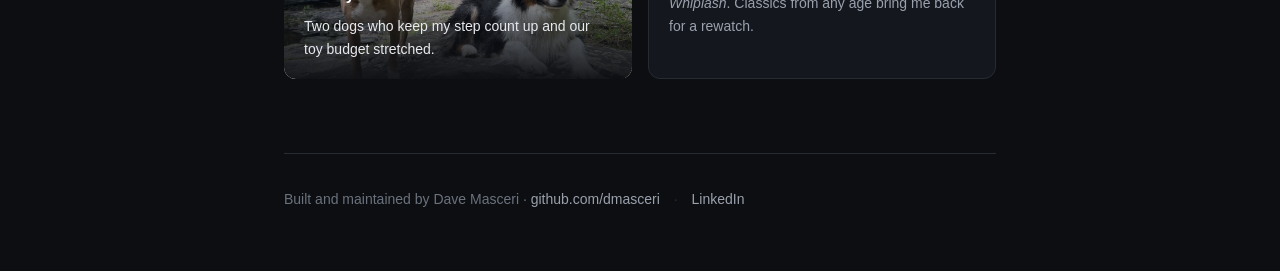
==== commit 1700976e: "Multi-page site: About, Projects/devlog, Resume + PDF; demo video; dashboard shots" ====
--- a/index.html
+++ b/index.html
@@ -3,321 +3,83 @@
 <head>
 <meta charset="UTF-8" />
 <meta name="viewport" content="width=device-width, initial-scale=1.0" />
-<title>Dave Masceri — Projects &amp; Devlog</title>
-<meta name="description" content="Things I build to understand them — research code, a game, and market tooling, with running dev updates. By Dave Masceri." />
-<style>
-  :root {
-    --bg: #0c0e12;
-    --surface: #14171d;
-    --surface-2: #1a1e26;
-    --ink: #e7e9ee;
-    --muted: #9aa1ac;
-    --faint: #6b727d;
-    --line: #262b34;
-    --accent: #7f9cff;
-    --accent-soft: #1b2133;
-    --mat: #eef0f3;
-    --radius: 14px;
-    --maxw: 760px;
-  }
-  * { box-sizing: border-box; }
-  html { scroll-behavior: smooth; }
-  body {
-    margin: 0; background: var(--bg); color: var(--ink);
-    font-family: -apple-system, BlinkMacSystemFont, "Segoe UI", Roboto, Helvetica, Arial, sans-serif;
-    line-height: 1.65; -webkit-font-smoothing: antialiased;
-  }
-  a { color: var(--accent); text-decoration: none; }
-  a:hover { text-decoration: underline; }
-  .wrap { max-width: var(--maxw); margin: 0 auto; padding: 0 24px; }
-
-  header { padding: 92px 0 44px; }
-  .eyebrow { font-size: 13px; letter-spacing: 0.14em; text-transform: uppercase; color: var(--faint); margin: 0 0 18px; }
-  h1 { font-size: clamp(32px, 5.5vw, 46px); line-height: 1.1; letter-spacing: -0.02em; margin: 0 0 20px; font-weight: 700; }
-  .lede { font-size: 18.5px; color: var(--muted); margin: 0; max-width: 62ch; }
-  .lede strong { color: var(--ink); font-weight: 600; }
-  .contact { margin-top: 24px; font-size: 15px; color: var(--muted); }
-  .contact a { color: var(--ink); border-bottom: 1px solid var(--line); }
-  .contact a:hover { border-color: var(--accent); text-decoration: none; }
-  .dot { color: var(--line); margin: 0 10px; }
-
-  .section-label { display: flex; align-items: center; gap: 16px; font-size: 13px; letter-spacing: 0.14em; text-transform: uppercase; color: var(--faint); margin: 0 0 10px; }
-  .section-label::after { content: ""; flex: 1; height: 1px; background: var(--line); }
-
-  .projects { padding-bottom: 24px; display: grid; gap: 26px; }
-  .card { background: var(--surface); border: 1px solid var(--line); border-radius: var(--radius); padding: 30px 30px 24px; }
-  .card-top { display: flex; align-items: baseline; justify-content: space-between; gap: 12px; flex-wrap: wrap; margin-bottom: 4px; }
-  .card h3 { font-size: 23px; margin: 0; letter-spacing: -0.01em; }
-  .card h3 a { color: var(--ink); }
-  .card h3 a:hover { color: var(--accent); text-decoration: none; }
-  .status { font-size: 12px; background: var(--accent-soft); color: var(--accent); padding: 4px 11px; border-radius: 999px; white-space: nowrap; }
-  .status.archive { background: #221f16; color: #cbb06a; }
-  .status.wip { background: #10231c; color: #58c99a; }
-  .tagline { font-size: 15px; color: var(--muted); margin: 2px 0 16px; font-weight: 500; }
-  .card p { margin: 0 0 15px; font-size: 15.5px; color: #cfd3da; }
-  .card p:last-of-type { margin-bottom: 0; }
-
-  .figure { margin: 18px 0; border-radius: 10px; overflow: hidden; border: 1px solid var(--line); }
-  .figure img { display: block; width: 100%; height: auto; background: var(--mat); }
-  .figure figcaption { font-size: 12.5px; color: var(--faint); padding: 8px 12px; background: var(--surface-2); }
-  .figure.placeholder { display: flex; flex-direction: column; align-items: center; justify-content: center;
-    min-height: 168px; border-style: dashed; border-color: #333a45; background: var(--surface-2);
-    color: var(--faint); text-align: center; padding: 22px; gap: 6px; }
-  .figure.placeholder .ph-title { font-size: 13.5px; color: var(--muted); font-weight: 600; letter-spacing: .03em; }
-  .figure.placeholder .ph-sub { font-size: 12px; }
-
-  blockquote.epigraph { margin: 18px 0; padding: 12px 18px; border-left: 3px solid var(--accent);
-    background: var(--surface-2); border-radius: 0 8px 8px 0; color: var(--ink); font-style: italic; font-size: 15px; }
-  blockquote.epigraph cite { display: block; margin-top: 6px; font-style: normal; font-size: 12.5px; color: var(--faint); }
-  blockquote.epigraph .gifnote { display: block; margin-top: 8px; font-style: normal; font-size: 11.5px; color: #4f95d6; letter-spacing: .02em; }
-
-  .tags { display: flex; flex-wrap: wrap; gap: 7px; margin: 18px 0 0; }
-  .tag { font-size: 12.5px; color: var(--muted); border: 1px solid var(--line); border-radius: 6px; padding: 2px 9px; }
-  .links { display: flex; gap: 18px; font-size: 14.5px; font-weight: 500; margin-top: 18px; flex-wrap: wrap; }
-  .links a { display: inline-flex; align-items: center; gap: 6px; }
-  .links a .arrow { transition: transform .15s ease; }
-  .links a:hover .arrow { transform: translateX(2px); }
-  .links .soon { color: var(--faint); font-weight: 500; }
-
-  .devlog { margin-top: 22px; padding-top: 16px; border-top: 1px dashed var(--line); }
-  .devlog h4 { font-size: 12px; letter-spacing: 0.12em; text-transform: uppercase; color: var(--faint); margin: 0 0 12px; }
-  .devlog ul { list-style: none; margin: 0; padding: 0; }
-  .devlog li { display: grid; grid-template-columns: 92px 1fr; gap: 12px; font-size: 14px; color: #c2c7cf; padding: 5px 0; }
-  .devlog li time { color: var(--faint); font-variant-numeric: tabular-nums; font-size: 13px; }
-  .devlog li b { color: var(--ink); font-weight: 600; }
-
-  footer { border-top: 1px solid var(--line); margin-top: 40px; padding: 36px 0 64px; font-size: 14px; color: var(--faint); }
-  footer a { color: var(--muted); }
-</style>
+<title>Dave Masceri</title>
+<meta name="description" content="Dave Masceri — structural engineer turned product manager who builds software for engineers. Projects, devlog, and resume." />
+<link rel="stylesheet" href="style.css" />
 </head>
 <body>
+  <nav class="topnav">
+    <div class="wrap-wide">
+      <a class="brand" href="index.html">Dave Masceri</a>
+      <div class="navlinks">
+        <a href="index.html" aria-current="page">About</a>
+        <a href="devlog.html">Projects</a>
+        <a href="resume.html">Resume</a>
+      </div>
+    </div>
+  </nav>
+
   <div class="wrap">
-    <header>
-      <p class="eyebrow">Dave Masceri &middot; Projects &amp; Devlog</p>
+    <header class="page">
+      <p class="eyebrow">Dave Masceri</p>
       <h1>I build things to understand them.</h1>
       <p class="lede">
         I'm a structural engineer by training who came to product management through building
-        software for other engineers. This is a running log of things I make &mdash; a
-        <strong>research code base</strong> from my doctoral work, a <strong>game</strong> built
-        to explore what was possible with Claude Code, and a <strong>market observation tool</strong>
-        built to sharpen intuition. Each started as a question I could only answer by building it.
+        software for other engineers. In my spare time I keep a
+        <a href="devlog.html">running log of things I make</a>.
       </p>
+      <div class="cta-row">
+        <a class="btn primary" href="devlog.html">See the devlog <span class="arrow">&rarr;</span></a>
+        <a class="btn" href="resume.html">Resume <span class="arrow">&rarr;</span></a>
+      </div>
       <p class="contact">
         <a href="https://github.com/dmasceri">github.com/dmasceri</a>
         <span class="dot">&middot;</span>
+        <a href="https://www.linkedin.com/in/dmasceri">LinkedIn</a>
+        <span class="dot">&middot;</span>
         <a href="mailto:d.masceri@gmail.com">d.masceri@gmail.com</a>
+        <span class="dot">&middot;</span>
+        <a href="https://calendly.com/dmasceri">Book a call</a>
       </p>
     </header>
 
-    <main>
-      <p class="section-label">Projects</p>
-      <div class="projects">
+    <section class="about-section">
+      <p class="section-label">A bit more</p>
+      <p>
+        I started out in applied structural engineering research, designing and evaluating bridges.
+        What hooked me was the feedback loop: instrument a real bridge, test it under load, then tune
+        a simulation until the model behaved like the structure standing in front of me. It became a
+        dissertation &mdash; and a software library that automated the whole build, tune, and simulate
+        loop engineers had been doing by hand.
+      </p>
+      <p>
+        Automating that loop for other engineers is what pulled me into product. I've been building
+        software ever since &mdash; through startups, mid-market B2B SaaS, IoT, and now enterprise
+        platforms &mdash; but the puzzle underneath never changed: take something people do by feel,
+        all heuristics and hard-won experience, break it down to its essence, and fit the pieces back
+        together into something simple enough to automate. And it turns out people and teams are the
+        same kind of puzzle &mdash; understand the parts, see how they fit, and alignment becomes
+        something you can actually solve for.
+      </p>
+    </section>
 
-        <!-- RAMPS -->
-        <article class="card">
-          <div class="card-top">
-            <h3><a href="https://github.com/dmasceri/ramps">RAMPS</a></h3>
-            <span class="status archive">Research archive</span>
-          </div>
-          <p class="tagline">Rapid Automated Modeling for the Performance of Structures</p>
+    <section class="about-section">
+      <p class="section-label">What I'm into</p>
+      <div class="interests">
+        <div class="interest has-photo" style="background-image:url('img/hobby-outdoors.jpg')"><h3>Outdoors</h3><p>Surfing and SCUBA &mdash; and traveling to sunny, sandy places to do more of both.</p></div>
+        <div class="interest"><h3>Games</h3><p>Poker and bridge at the table, <em>Civ VII</em> and <em>XCOM</em> on the screen, and an overloaded shelf of board games.</p></div>
+        <div class="interest"><h3>Reading</h3><p>Sci-fi like <em>The Expanse</em>, espionage (just finished <em>The Cartel</em>), and military history (<em>The Crusades</em>, <em>To Rule the Waves</em>).</p></div>
+        <div class="interest has-photo" style="background-image:url('img/hobby-kitchen.jpg')"><h3>In the kitchen</h3><p>Something spicy, usually from the wok, and testing the limits of what cauliflower can do.</p></div>
+        <div class="interest has-photo" style="background-image:url('img/hobby-family.jpg')"><h3>Family</h3><p>Two dogs who keep my step count up and our toy budget stretched.</p></div>
+        <div class="interest"><h3>Movies</h3><p><em>Lawrence of Arabia</em>, <em>Solaris</em> (the original), <em>Heat</em>, <em>Whiplash</em>. Classics from any age bring me back for a rewatch.</p></div>
+      </div>
+    </section>
 
-          <figure class="figure">
-            <img src="img/ramps-model.png" alt="3D finite-element model of a highway bridge generated by RAMPS" />
-            <figcaption>A complete 3D FE bridge model, generated parametrically through the Strand7 API.</figcaption>
-          </figure>
-
-          <p>
-            MATLAB software that builds and load-rates finite-element models of highway bridges by
-            driving the Strand7 solver through its API &mdash; generating the 3D model, running
-            simulated dead- and live-load tests, and computing rating factors with no manual modeling.
-          </p>
-          <p>
-            There's a second module that streamlines and automates the model-tuning step &mdash;
-            "Structural Identification" &mdash; by comparing the natural frequencies and mode shapes
-            of the model against a forced-vibration experiment. The software controls Strand7 to run
-            a modal analysis, then uses another non-linear optimization solver in MATLAB to update
-            model parameters &mdash; bearing stiffness, deck-to-girder composite action &mdash; so
-            the model behaves more like the real structure.
-          </p>
-
-          <figure class="figure">
-            <img src="img/ramps-mode-shape.png" alt="Analytical vs experimental mode-shape and MAC correlation" />
-            <figcaption>Parameter correlation: analytical vs. experimental mode shapes and MAC values.</figcaption>
-          </figure>
-
-          <p>
-            Third, there's an automated girder-sizing module &mdash; "design" without the human
-            intuition and heuristics &mdash; using AASHTO LRFD and ASD standards. There's a 2D FE
-            solver I built that runs the calcs, and a non-linear optimization algorithm that finds
-            the smallest girder by material volume that still meets the design specs.
-          </p>
-          <p>
-            Built during my doctoral research at Drexel and matured at Rutgers as the software
-            companion to the THMPR rapid-testing system (European patent; ASCE Pankow Award).
-          </p>
-          <p>
-            <b style="color:var(--ink)">Why I made it:</b> automate the model-building loop, automate
-            the model-tuning loop, automate the design-and-load-rating loop. All together, I was able
-            to say some impactful things about bridge design and the difference between reality and
-            simulation. In the end, it comes down to "all models are wrong, some are useful." It's
-            archived here as written &mdash; the interesting part is what it does, not how pretty it is.
-          </p>
-
-          <div class="tags">
-            <span class="tag">MATLAB</span>
-            <span class="tag">Strand7 API</span>
-            <span class="tag">FEA</span>
-            <span class="tag">AASHTO LRFD/ASD</span>
-            <span class="tag">Optimization</span>
-            <span class="tag">NBI</span>
-          </div>
-          <div class="links">
-            <a href="https://github.com/dmasceri/ramps">Repository <span class="arrow">&rarr;</span></a>
-            <a href="https://dmasceri.github.io/ramps/">Docs site <span class="arrow">&rarr;</span></a>
-          </div>
-
-          <div class="devlog">
-            <h4>Dev updates</h4>
-            <ul>
-              <li><time>Jul 2026</time><span>Published the archive with a full <b>documentation site</b> — pipeline walkthrough, the Strand7 API layer, meshing, and StID.</span></li>
-              <li><time>2016</time><span>Reached <b>Beta 1.1</b> at Rutgers: StID module + GUI front end, under version control.</span></li>
-            </ul>
-          </div>
-        </article>
-
-        <!-- MORPHFLIGHT -->
-        <article class="card">
-          <div class="card-top">
-            <h3><a href="https://github.com/dmasceri/morphflight">MORPHFLIGHT</a></h3>
-            <span class="status">Playable prototype</span>
-          </div>
-          <p class="tagline">On-rails cave flyer with a morph-weapon core mechanic</p>
-
-          <figure class="figure">
-            <video src="img/morphflight-demo.mp4" poster="img/morphflight-poster.jpg"
-                   autoplay loop muted playsinline preload="metadata"
-                   style="display:block;width:100%;height:auto;background:#05060a;"></video>
-            <figcaption>Self-playing demo: morphing to match each wave across five environments.</figcaption>
-          </figure>
-
-          <p>
-            You auto-fly forward through cavernous environments, dodging and aiming with the stick
-            while reshaping your weapon's spread &mdash; orb, horizontal disk, vertical disk &mdash;
-            to match the enemy formation in front of you. Match the shape and the formation melts and
-            bonuses stack; mismatch it and you only chip away at enemies.
-          </p>
-          <p>
-            There's a handful of environments to play with that I had fun making after exploring
-            the morph-and-shoot mechanic. By the end of the prototype phase I started to investigate
-            syncing the procedurally-generated environment to music. More to come on that in the next
-            update.
-          </p>
-          <p>
-            <b style="color:var(--ink)">Side note:</b> play with an Xbox controller linked to your PC
-            over a cable or Bluetooth &mdash; it's way more fun.
-          </p>
-          <p>
-            <b style="color:var(--ink)">Why I made it:</b> initially, to explore the initial idea
-            &mdash; that a two-layer "aim <em>and</em> morph" gameplay loop could carry a shooter.
-            I'd be remiss if I didn't mention my wife reminded me while writing this blog post that
-            <em>Dead Space</em> used exactly this vertical/horizontal weapon morph in an FPS package.
-            Environments and enemies are the real test, and I'll need to hammer on those to see if
-            this can be really fun. This repo is the runnable vertical slice from that prototyping
-            phase. Did I prove out the idea?
-          </p>
-
-          <blockquote class="epigraph">
-            "All I know is my gut says <em>maybe</em>."
-            <cite>&mdash; <em>Futurama</em></cite>
-            <img src="img/futurama-maybe.gif" alt="Futurama — &lsquo;All I know is my gut says: maybe&rsquo;" style="display:block;margin-top:12px;width:100%;max-width:340px;border-radius:8px;" />
-          </blockquote>
-
-          <div class="tags">
-            <span class="tag">JavaScript</span>
-            <span class="tag">Three.js</span>
-            <span class="tag">WebGL</span>
-            <span class="tag">Vite</span>
-            <span class="tag">Gamepad API</span>
-          </div>
-          <div class="links">
-            <a href="https://github.com/dmasceri/morphflight">Repository <span class="arrow">&rarr;</span></a>
-            <a href="https://dmasceri.github.io/morphflight/">Play it <span class="arrow">&rarr;</span></a>
-          </div>
-
-          <div class="devlog">
-            <h4>Dev updates</h4>
-            <ul>
-              <li><time>Jul 2026</time><span>Deployed a <b>live playable build</b> to GitHub Pages, with a self-playing demo reel across all five environments.</span></li>
-              <li><time>Jun 2026</time><span>Vertical slice: neon-vector overhaul, <b>5 swappable environments</b>, asteroid pass, and a directional dash mechanic.</span></li>
-              <li><time>Next</time><span>Lean into <b>parametric environment generation</b>; stress-test whether the morph verb carries longer sessions.</span></li>
-            </ul>
-          </div>
-        </article>
-
-        <!-- INTRADAY DASHBOARD -->
-        <article class="card">
-          <div class="card-top">
-            <h3><a href="https://github.com/dmasceri/intraday-regime-dashboard">Intraday Regime Dashboard</a></h3>
-            <span class="status wip">Working tool &middot; v2 in progress</span>
-          </div>
-          <p class="tagline">Read-only market regime &amp; intraday observation dashboard</p>
-
-          <figure class="figure">
-            <img src="img/intraday-regime.png" alt="Dashboard: regime context up top, the SPY/QQQ/IWM intraday grid, and the per-ticker why drawer" />
-            <figcaption>Regime context up top, the SPY / QQQ / IWM grid, and the per-ticker &ldquo;why&rdquo; drawer that spells out each gate.</figcaption>
-          </figure>
-
-          <p>
-            A calibration and observation tool for intraday equity metrics (SPY / QQQ / IWM) against
-            an Alpaca paper account and free FRED data &mdash; <strong>no orders, no positions.</strong>
-            An engine process owns all the data I/O and metric math and writes a permanent calibration
-            log to SQLite; a thin Streamlit UI just reads and renders, and always flags when the last
-            data pull happened.
-          </p>
-          <p>
-            <b style="color:var(--ink)">In development now:</b> the <em>action layer</em> &mdash; a
-            per-ticker entry trigger, an on-deck trade setup, and armed/triggered states that show how
-            it'll look when a tradable position is armed and ready. The shipped v1 is the read-only
-            observation grid; the action layer is what I'm building toward next.
-          </p>
-          <p>
-            <b style="color:var(--ink)">Why I made it:</b> I wanted to watch how regime signals behave
-            through a live session and build intuition before ever risking a dollar. Ships as a
-            two-process Docker stack. Next step? Training a trading algorithm.
-          </p>
-
-          <figure class="figure">
-            <img src="img/intraday-chart.png" alt="SPY 5-minute chart with VWAP, ATR band, opening range, and volume, ADX and RSI panes" />
-            <figcaption>The focused ticker&rsquo;s 5-min chart: VWAP, ATR&plusmn; band, and opening range, with volume, ADX, and RSI panes below.</figcaption>
-          </figure>
-
-          <div class="tags">
-            <span class="tag">Python</span>
-            <span class="tag">Streamlit</span>
-            <span class="tag">SQLite</span>
-            <span class="tag">Docker</span>
-            <span class="tag">Alpaca &amp; FRED APIs</span>
-          </div>
-          <div class="links">
-            <a href="https://github.com/dmasceri/intraday-regime-dashboard">Repository <span class="arrow">&rarr;</span></a>
-          </div>
-
-          <div class="devlog">
-            <h4>Dev updates</h4>
-            <ul>
-              <li><time>In progress</time><span>Building the <b>action layer</b>: entry trigger, on-deck setup, and an <code>armed &rarr; triggered</code> state strip (auto-logs, still no orders).</span></li>
-              <li><time>Jul 2026</time><span>Shipped <b>v1</b>: engine/UI split around a SQLite store, trajectory-qualified regime bias, honest staleness flags.</span></li>
-            </ul>
-          </div>
-        </article>
-
-      </div>
-    </main>
-
-    <footer>
+    <footer class="site">
       Built and maintained by Dave Masceri &middot;
-      <a href="https://github.com/dmasceri">github.com/dmasceri</a><br />
-      More projects &mdash; and more dev updates &mdash; land here as I finish them.
+      <a href="https://github.com/dmasceri">github.com/dmasceri</a>
+      <span class="dot">&middot;</span>
+      <a href="https://www.linkedin.com/in/dmasceri">LinkedIn</a>
     </footer>
   </div>
 </body>
--- a/style.css
+++ b/style.css
@@ -0,0 +1,166 @@
+:root {
+  --bg: #0c0e12;
+  --surface: #14171d;
+  --surface-2: #1a1e26;
+  --ink: #e7e9ee;
+  --muted: #9aa1ac;
+  --faint: #6b727d;
+  --line: #262b34;
+  --accent: #7f9cff;
+  --accent-soft: #1b2133;
+  --mat: #eef0f3;
+  --radius: 14px;
+  --maxw: 760px;
+  --maxw-wide: 1020px;
+}
+* { box-sizing: border-box; }
+html { scroll-behavior: smooth; }
+body {
+  margin: 0; background: var(--bg); color: var(--ink);
+  font-family: -apple-system, BlinkMacSystemFont, "Segoe UI", Roboto, Helvetica, Arial, sans-serif;
+  line-height: 1.65; -webkit-font-smoothing: antialiased;
+}
+a { color: var(--accent); text-decoration: none; }
+a:hover { text-decoration: underline; }
+.wrap { max-width: var(--maxw); margin: 0 auto; padding: 0 24px; }
+.wrap-wide { max-width: var(--maxw-wide); margin: 0 auto; padding: 0 24px; }
+
+/* top nav */
+.topnav { position: sticky; top: 0; z-index: 20; border-bottom: 1px solid var(--line);
+  background: rgba(12,14,18,0.82); backdrop-filter: blur(10px); -webkit-backdrop-filter: blur(10px); }
+.topnav .wrap-wide { display: flex; align-items: center; justify-content: space-between; padding: 13px 24px; }
+.topnav .brand { font-weight: 700; font-size: 16px; letter-spacing: -0.01em; color: var(--ink); }
+.topnav .navlinks { display: flex; gap: 22px; font-size: 14.5px; }
+.topnav .navlinks a { color: var(--muted); }
+.topnav .navlinks a:hover { color: var(--ink); text-decoration: none; }
+.topnav .navlinks a[aria-current] { color: var(--ink); font-weight: 500; }
+
+/* page header */
+header.page { padding: 72px 0 40px; }
+.eyebrow { font-size: 13px; letter-spacing: 0.14em; text-transform: uppercase; color: var(--faint); margin: 0 0 18px; }
+h1 { font-size: clamp(32px, 5.5vw, 46px); line-height: 1.1; letter-spacing: -0.02em; margin: 0 0 20px; font-weight: 700; }
+.lede { font-size: 18.5px; color: var(--muted); margin: 0; max-width: 62ch; }
+.lede strong { color: var(--ink); font-weight: 600; }
+.lede a { border-bottom: 1px solid var(--line); }
+.lede a:hover { border-color: var(--accent); text-decoration: none; }
+.contact { margin-top: 24px; font-size: 15px; color: var(--muted); }
+.contact a { color: var(--ink); border-bottom: 1px solid var(--line); }
+.contact a:hover { border-color: var(--accent); text-decoration: none; }
+.dot { color: var(--line); margin: 0 10px; }
+
+.section-label { display: flex; align-items: center; gap: 16px; font-size: 13px; letter-spacing: 0.14em; text-transform: uppercase; color: var(--faint); margin: 0 0 10px; }
+.section-label::after { content: ""; flex: 1; height: 1px; background: var(--line); }
+
+/* buttons / CTAs */
+.cta-row { display: flex; flex-wrap: wrap; gap: 12px; margin-top: 28px; }
+.btn { display: inline-flex; align-items: center; gap: 8px; font-size: 14.5px; font-weight: 500;
+  padding: 10px 18px; border-radius: 10px; border: 1px solid var(--line); color: var(--ink); background: var(--surface); }
+.btn:hover { border-color: var(--accent); text-decoration: none; }
+.btn.primary { background: var(--accent-soft); border-color: transparent; color: var(--accent); }
+.btn .arrow { transition: transform .15s ease; }
+.btn:hover .arrow { transform: translateX(2px); }
+
+/* about page */
+.about-section { padding: 34px 0; border-top: 1px solid var(--line); }
+.about-section p { font-size: 16px; color: #cfd3da; max-width: 64ch; margin: 0 0 16px; }
+.interests { display: grid; grid-template-columns: repeat(2, 1fr); gap: 16px; margin-top: 8px; }
+.interest { position: relative; overflow: hidden; background: var(--surface); border: 1px solid var(--line); border-radius: 12px;
+  padding: 18px 20px; display: flex; flex-direction: column; justify-content: center; }
+.interest h3 { margin: 0 0 6px; font-size: 16px; }
+.interest p { font-size: 14px; color: var(--muted); margin: 0; }
+/* cards with a background photo: gradient scrim keeps text readable, text sits at the bottom */
+.interest.has-photo { border: 0; background-size: cover; background-position: center;
+  min-height: 184px; justify-content: flex-end; }
+.interest.has-photo::before { border-radius: 12px; }
+.interest.has-photo::before { content: ""; position: absolute; inset: 0;
+  background: linear-gradient(180deg, rgba(12,14,18,0.02) 0%, rgba(12,14,18,0.18) 40%, rgba(12,14,18,0.70) 78%, rgba(12,14,18,0.96) 100%); }
+.interest.has-photo h3, .interest.has-photo p { position: relative; z-index: 1; }
+.interest.has-photo h3 { color: #fff; }
+.interest.has-photo p { color: #e7e9ee; }
+@media (max-width: 560px) { .interests { grid-template-columns: 1fr; } }
+.todo-note { font-size: 13px; color: var(--faint); font-style: italic; }
+
+/* project cards (shared by devlog) */
+.projects { padding-bottom: 24px; display: grid; gap: 26px; }
+.card { background: var(--surface); border: 1px solid var(--line); border-radius: var(--radius); padding: 30px 30px 24px; scroll-margin-top: 84px; }
+.card-top { display: flex; align-items: baseline; justify-content: space-between; gap: 12px; flex-wrap: wrap; margin-bottom: 4px; }
+.card h3 { font-size: 23px; margin: 0; letter-spacing: -0.01em; }
+.card h3 a { color: var(--ink); }
+.card h3 a:hover { color: var(--accent); text-decoration: none; }
+.status { font-size: 12px; background: var(--accent-soft); color: var(--accent); padding: 4px 11px; border-radius: 999px; white-space: nowrap; }
+.status.archive { background: #221f16; color: #cbb06a; }
+.status.wip { background: #10231c; color: #58c99a; }
+.tagline { font-size: 15px; color: var(--muted); margin: 2px 0 16px; font-weight: 500; }
+.card p { margin: 0 0 15px; font-size: 15.5px; color: #cfd3da; }
+.card p:last-of-type { margin-bottom: 0; }
+
+.figure { margin: 18px 0; border-radius: 10px; overflow: hidden; border: 1px solid var(--line); }
+.figure img, .figure video { display: block; width: 100%; height: auto; background: var(--mat); }
+.figure figcaption { font-size: 12.5px; color: var(--faint); padding: 8px 12px; background: var(--surface-2); }
+
+blockquote.epigraph { margin: 18px 0; padding: 12px 18px; border-left: 3px solid var(--accent);
+  background: var(--surface-2); border-radius: 0 8px 8px 0; color: var(--ink); font-style: italic; font-size: 15px; }
+blockquote.epigraph cite { display: block; margin-top: 6px; font-style: normal; font-size: 12.5px; color: var(--faint); }
+
+.tags { display: flex; flex-wrap: wrap; gap: 7px; margin: 18px 0 0; }
+.tag { font-size: 12.5px; color: var(--muted); border: 1px solid var(--line); border-radius: 6px; padding: 2px 9px; }
+.links { display: flex; gap: 18px; font-size: 14.5px; font-weight: 500; margin-top: 18px; flex-wrap: wrap; }
+.links a { display: inline-flex; align-items: center; gap: 6px; }
+.links a .arrow { transition: transform .15s ease; }
+.links a:hover .arrow { transform: translateX(2px); }
+
+.devlog { margin-top: 22px; padding-top: 16px; border-top: 1px dashed var(--line); }
+.devlog h4 { font-size: 12px; letter-spacing: 0.12em; text-transform: uppercase; color: var(--faint); margin: 0 0 12px; }
+.devlog ul { list-style: none; margin: 0; padding: 0; }
+.devlog li { display: grid; grid-template-columns: 92px 1fr; gap: 12px; font-size: 14px; color: #c2c7cf; padding: 5px 0; }
+.devlog li time { color: var(--faint); font-variant-numeric: tabular-nums; font-size: 13px; }
+.devlog li b { color: var(--ink); font-weight: 600; }
+
+/* devlog two-column layout + project sidebar */
+.devlog-layout { display: grid; grid-template-columns: 1fr 220px; gap: 40px; align-items: start; padding: 36px 0 0; }
+.proj-index { position: sticky; top: 74px; grid-column: 2; }
+.devlog-body { grid-column: 1; grid-row: 1; }
+.proj-index ul { list-style: none; margin: 10px 0 0; padding: 0; display: grid; gap: 8px; }
+.proj-index a { display: block; padding: 11px 13px; border: 1px solid var(--line); border-radius: 10px; background: var(--surface); }
+.proj-index a:hover { border-color: var(--accent); text-decoration: none; }
+.pi-title { display: block; font-weight: 600; color: var(--ink); font-size: 14.5px; }
+.pi-tag { display: block; font-size: 11.5px; color: var(--muted); margin-top: 3px; line-height: 1.4; }
+.pi-label { display: inline-block; margin-top: 9px; font-size: 10px; letter-spacing: 0.06em; text-transform: uppercase;
+  padding: 2px 8px; border-radius: 999px; background: var(--accent-soft); color: var(--accent); }
+.pi-label.archive { background: #221f16; color: #cbb06a; }
+.pi-label.wip { background: #10231c; color: #58c99a; }
+@media (max-width: 820px) {
+  .devlog-layout { grid-template-columns: 1fr; gap: 20px; }
+  .proj-index { position: static; grid-column: auto; }
+  .devlog-body { grid-column: auto; }
+  .proj-index ul { grid-template-columns: repeat(auto-fit, minmax(200px, 1fr)); }
+}
+
+/* resume page */
+.resume-section { padding: 30px 0; border-top: 1px solid var(--line); }
+.resume-section h2 { font-size: 15px; letter-spacing: 0.12em; text-transform: uppercase; color: var(--faint); margin: 0 0 18px; font-weight: 600; }
+.role { margin-bottom: 22px; }
+.role-top { display: flex; justify-content: space-between; gap: 12px; flex-wrap: wrap; align-items: baseline; }
+.role-top .r-title { font-size: 16.5px; font-weight: 600; color: var(--ink); }
+.role-top .r-when { font-size: 13px; color: var(--faint); font-variant-numeric: tabular-nums; }
+.role .r-org { font-size: 14px; color: var(--accent); margin: 2px 0 8px; }
+.role p { font-size: 14.5px; color: #cfd3da; margin: 0 0 8px; max-width: 66ch; }
+.skill-groups { display: grid; grid-template-columns: repeat(auto-fit, minmax(220px, 1fr)); gap: 20px; }
+.skill-group h3 { font-size: 14px; margin: 0 0 10px; }
+.skill-group .tags { margin: 0; }
+.role .r-org { display: block; }
+.role ul { margin: 10px 0 0; padding-left: 18px; }
+.role li { font-size: 14.5px; color: #cfd3da; margin: 0 0 9px; line-height: 1.6; max-width: 72ch; }
+.role li::marker { color: var(--faint); }
+.r-headline { font-size: 16px; color: var(--muted); margin: 0 0 2px; }
+.r-headline b { color: var(--ink); font-weight: 600; }
+.quotes { display: grid; gap: 16px; }
+.quote { background: var(--surface); border: 1px solid var(--line); border-left: 3px solid var(--accent);
+  border-radius: 0 12px 12px 0; padding: 18px 22px; }
+.quote p { font-size: 15px; color: var(--ink); margin: 0 0 10px; font-style: italic; line-height: 1.6; }
+.quote .who { font-size: 13px; color: var(--muted); }
+.quote .who b { color: var(--ink); font-weight: 600; font-style: normal; }
+.ref-note { font-size: 13px; color: var(--faint); margin-top: 16px; }
+
+footer.site { border-top: 1px solid var(--line); margin-top: 40px; padding: 34px 0 60px; font-size: 14px; color: var(--faint); }
+footer.site a { color: var(--muted); }
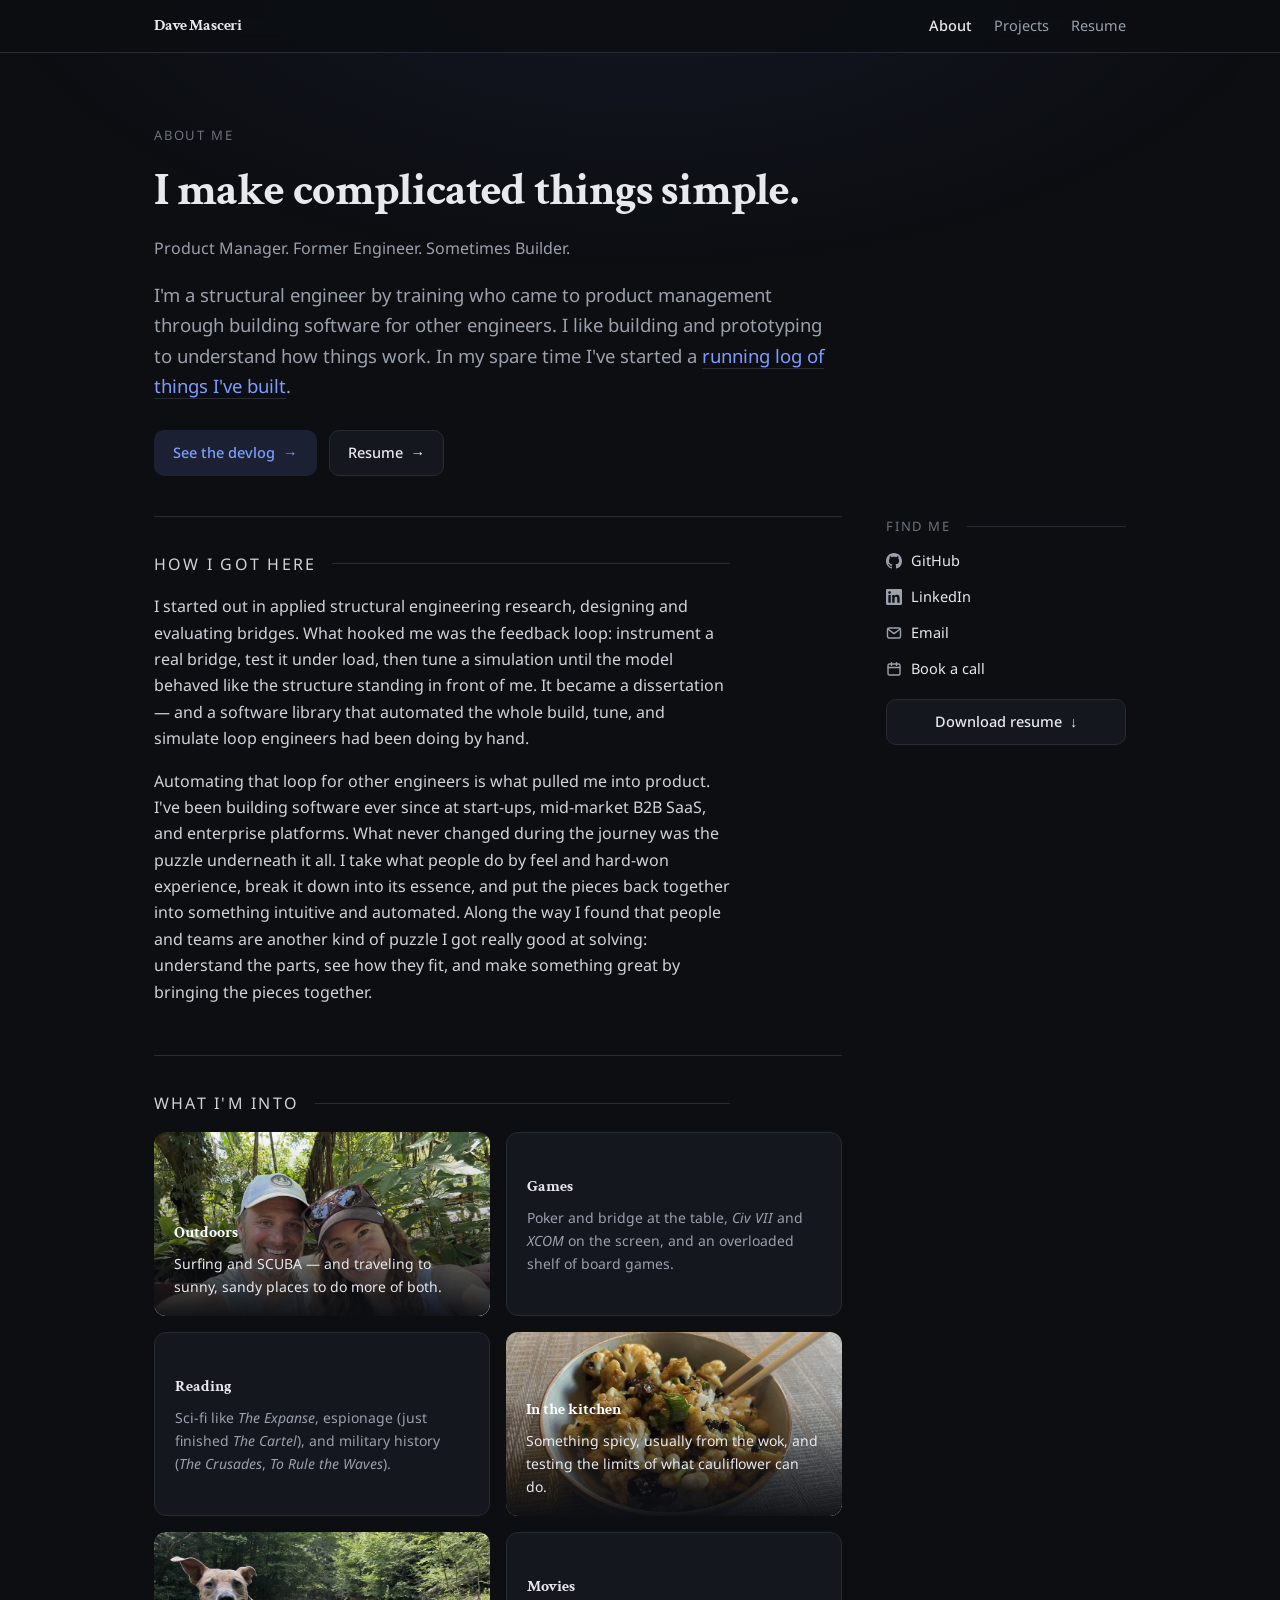
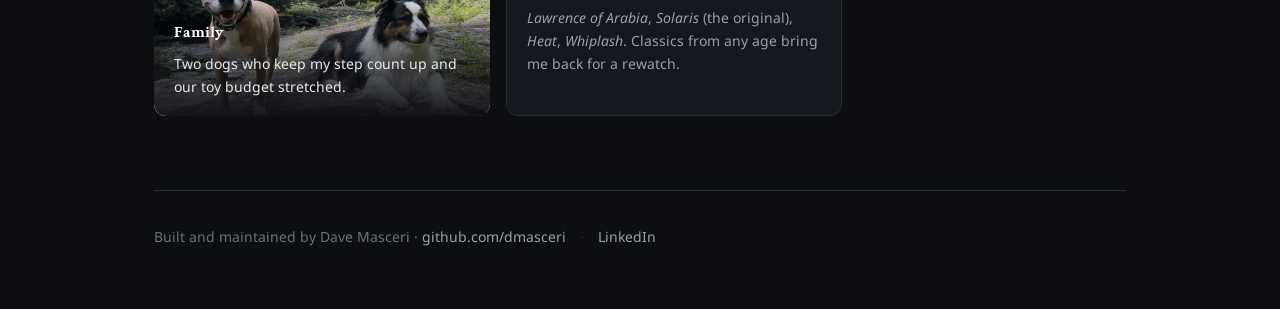
==== commit dee44807: "Updated page with new formatting and text" ====
--- a/index.html
+++ b/index.html
@@ -5,6 +5,18 @@
 <meta name="viewport" content="width=device-width, initial-scale=1.0" />
 <title>Dave Masceri</title>
 <meta name="description" content="Dave Masceri — structural engineer turned product manager who builds software for engineers. Projects, devlog, and resume." />
+<link rel="icon" href="favicon.svg" type="image/svg+xml" />
+<link rel="icon" href="favicon.png" sizes="64x64" />
+<link rel="preconnect" href="https://fonts.googleapis.com" />
+<link rel="preconnect" href="https://fonts.gstatic.com" crossorigin />
+<link href="https://fonts.googleapis.com/css2?family=Crimson+Text:ital,wght@0,400;0,600;0,700;1,400&family=Noto+Sans:wght@400;500;600;700&display=swap" rel="stylesheet" />
+<meta property="og:type" content="website" />
+<meta property="og:title" content="Dave Masceri" />
+<meta property="og:description" content="Structural engineer turned product manager who builds software for engineers. About, projects, and resume." />
+<meta property="og:image" content="https://dmasceri.github.io/img/og-image.jpg" />
+<meta property="og:url" content="https://dmasceri.github.io/" />
+<meta name="twitter:card" content="summary_large_image" />
+<meta name="twitter:image" content="https://dmasceri.github.io/img/og-image.jpg" />
 <link rel="stylesheet" href="style.css" />
 </head>
 <body>
@@ -19,32 +31,27 @@
     </div>
   </nav>
 
-  <div class="wrap">
+  <div class="wrap-wide">
     <header class="page">
-      <p class="eyebrow">Dave Masceri</p>
-      <h1>I build things to understand them.</h1>
+      <p class="eyebrow">About Me</p>
+      <h1>I make complicated things simple.</h1>
+      <p class="r-headline" style="margin: 4px 0 18px;">Product Manager. Former Engineer. Sometimes Builder.</p>
       <p class="lede">
         I'm a structural engineer by training who came to product management through building
-        software for other engineers. In my spare time I keep a
-        <a href="devlog.html">running log of things I make</a>.
+        software for other engineers. I like building and prototyping to understand how things work.
+        In my spare time I've started a <a href="devlog.html">running log of things I've built</a>.
       </p>
       <div class="cta-row">
         <a class="btn primary" href="devlog.html">See the devlog <span class="arrow">&rarr;</span></a>
         <a class="btn" href="resume.html">Resume <span class="arrow">&rarr;</span></a>
       </div>
-      <p class="contact">
-        <a href="https://github.com/dmasceri">github.com/dmasceri</a>
-        <span class="dot">&middot;</span>
-        <a href="https://www.linkedin.com/in/dmasceri">LinkedIn</a>
-        <span class="dot">&middot;</span>
-        <a href="mailto:d.masceri@gmail.com">d.masceri@gmail.com</a>
-        <span class="dot">&middot;</span>
-        <a href="https://calendly.com/dmasceri">Book a call</a>
-      </p>
     </header>
 
+    <div class="page-layout">
+      <main>
+
     <section class="about-section">
-      <p class="section-label">A bit more</p>
+      <p class="section-label">How I Got Here</p>
       <p>
         I started out in applied structural engineering research, designing and evaluating bridges.
         What hooked me was the feedback loop: instrument a real bridge, test it under load, then tune
@@ -54,12 +61,12 @@
       </p>
       <p>
         Automating that loop for other engineers is what pulled me into product. I've been building
-        software ever since &mdash; through startups, mid-market B2B SaaS, IoT, and now enterprise
-        platforms &mdash; but the puzzle underneath never changed: take something people do by feel,
-        all heuristics and hard-won experience, break it down to its essence, and fit the pieces back
-        together into something simple enough to automate. And it turns out people and teams are the
-        same kind of puzzle &mdash; understand the parts, see how they fit, and alignment becomes
-        something you can actually solve for.
+        software ever since at start-ups, mid-market B2B SaaS, and enterprise platforms. What never
+        changed during the journey was the puzzle underneath it all. I take what people do by feel
+        and hard-won experience, break it down into its essence, and put the pieces back together
+        into something intuitive and automated. Along the way I found that people and teams are
+        another kind of puzzle I got really good at solving: understand the parts, see how they fit,
+        and make something great by bringing the pieces together.
       </p>
     </section>
 
@@ -75,6 +82,19 @@
       </div>
     </section>
 
+      </main>
+      <aside class="rail">
+        <p class="section-label">Find me</p>
+        <div class="rail-links">
+          <a href="https://github.com/dmasceri"><svg viewBox="0 0 16 16" width="16" height="16" fill="currentColor" aria-hidden="true"><path d="M8 0C3.58 0 0 3.58 0 8c0 3.54 2.29 6.53 5.47 7.59.4.07.55-.17.55-.38 0-.19-.01-.82-.01-1.49-2.01.37-2.53-.49-2.69-.94-.09-.23-.48-.94-.82-1.13-.28-.15-.68-.52-.01-.53.63-.01 1.08.58 1.23.82.72 1.21 1.87.87 2.33.66.07-.52.28-.87.51-1.07-1.78-.2-3.64-.89-3.64-3.95 0-.87.31-1.59.82-2.15-.08-.2-.36-1.02.08-2.12 0 0 .67-.21 2.2.82.64-.18 1.32-.27 2-.27.68 0 1.36.09 2 .27 1.53-1.04 2.2-.82 2.2-.82.44 1.1.16 1.92.08 2.12.51.56.82 1.27.82 2.15 0 3.07-1.87 3.75-3.65 3.95.29.25.54.73.54 1.48 0 1.07-.01 1.93-.01 2.2 0 .21.15.46.55.38A8.01 8.01 0 0016 8c0-4.42-3.58-8-8-8z"/></svg>GitHub</a>
+          <a href="https://www.linkedin.com/in/dmasceri"><svg viewBox="0 0 16 16" width="16" height="16" fill="currentColor" aria-hidden="true"><path d="M13.63 13.63h-2.37V9.9c0-.89-.02-2.03-1.24-2.03-1.24 0-1.43.97-1.43 1.97v3.79H6.22V6h2.28v1.04h.03c.32-.6 1.09-1.24 2.24-1.24 2.4 0 2.84 1.58 2.84 3.63v4.2zM3.56 4.96a1.38 1.38 0 110-2.76 1.38 1.38 0 010 2.76zM4.75 13.63H2.37V6h2.38v7.63zM14.82 0H1.18C.53 0 0 .52 0 1.16v13.68C0 15.48.53 16 1.18 16h13.64c.65 0 1.18-.52 1.18-1.16V1.16C16 .52 15.47 0 14.82 0z"/></svg>LinkedIn</a>
+          <a href="mailto:d.masceri@gmail.com"><svg viewBox="0 0 16 16" width="16" height="16" fill="none" stroke="currentColor" stroke-width="1.4" stroke-linecap="round" stroke-linejoin="round" aria-hidden="true"><rect x="1.5" y="3" width="13" height="10" rx="1.5"/><path d="M2.2 4.2 8 8.6l5.8-4.4"/></svg>Email</a>
+          <a href="https://calendly.com/dmasceri"><svg viewBox="0 0 16 16" width="16" height="16" fill="none" stroke="currentColor" stroke-width="1.4" stroke-linecap="round" stroke-linejoin="round" aria-hidden="true"><rect x="2" y="3" width="12" height="11" rx="1.5"/><path d="M2 6.5h12M5.5 1.6v2.8M10.5 1.6v2.8"/></svg>Book a call</a>
+        </div>
+        <a class="btn" href="David_Masceri_Resume.pdf" download>Download resume <span class="arrow">&darr;</span></a>
+      </aside>
+    </div>
+
     <footer class="site">
       Built and maintained by Dave Masceri &middot;
       <a href="https://github.com/dmasceri">github.com/dmasceri</a>
--- a/style.css
+++ b/style.css
@@ -12,14 +12,19 @@
   --radius: 14px;
   --maxw: 760px;
   --maxw-wide: 1020px;
+  --font-head: "Crimson Text", "Palatino Linotype", Palatino, Georgia, serif;
 }
 * { box-sizing: border-box; }
 html { scroll-behavior: smooth; }
 body {
   margin: 0; background: var(--bg); color: var(--ink);
-  font-family: -apple-system, BlinkMacSystemFont, "Segoe UI", Roboto, Helvetica, Arial, sans-serif;
+  font-family: "Noto Sans", -apple-system, BlinkMacSystemFont, "Segoe UI", Roboto, Helvetica, Arial, sans-serif;
   line-height: 1.65; -webkit-font-smoothing: antialiased;
 }
+body::before { content: ""; position: fixed; inset: 0; z-index: -1; pointer-events: none;
+  background: radial-gradient(1100px 560px at 50% -8%, rgba(127,156,255,0.07), transparent 62%); }
+h1, h3 { font-family: var(--font-head); }
+.topnav .brand, .r-title { font-family: var(--font-head); }
 a { color: var(--accent); text-decoration: none; }
 a:hover { text-decoration: underline; }
 .wrap { max-width: var(--maxw); margin: 0 auto; padding: 0 24px; }
@@ -136,8 +141,29 @@
   .proj-index ul { grid-template-columns: repeat(auto-fit, minmax(200px, 1fr)); }
 }
 
+/* generic content + right rail layout (About, Resume) */
+.page-layout { display: grid; grid-template-columns: 1fr 240px; gap: 44px; align-items: start; }
+.page-layout > main { grid-column: 1; grid-row: 1; min-width: 0; }
+.rail { grid-column: 2; grid-row: 1; position: sticky; top: 76px; }
+.rail .section-label { margin-bottom: 12px; }
+.rail-nav { display: grid; gap: 2px; }
+.rail-nav a { display: block; padding: 7px 11px; border-radius: 8px; color: var(--muted); font-size: 14px;
+  transition: color .15s ease, background .15s ease; }
+.rail-nav a:hover { background: var(--surface); color: var(--ink); text-decoration: none; }
+.rail-nav a.active { background: var(--accent-soft); color: var(--accent); }
+.rail-links { display: grid; gap: 12px; }
+.rail-links a { color: var(--ink); font-size: 14.5px; width: fit-content; display: inline-flex; align-items: center; gap: 9px; }
+.rail-links a:hover { color: var(--accent); }
+.rail-links a:hover svg { color: var(--accent); }
+.rail-links svg { flex: none; color: var(--muted); }
+.rail .btn { width: 100%; justify-content: center; margin-top: 18px; }
+@media (max-width: 860px) {
+  .page-layout { grid-template-columns: 1fr; gap: 24px; }
+  .rail { position: static; grid-column: auto; }
+}
+
 /* resume page */
-.resume-section { padding: 30px 0; border-top: 1px solid var(--line); }
+.resume-section { padding: 30px 0; border-top: 1px solid var(--line); scroll-margin-top: 84px; }
 .resume-section h2 { font-size: 15px; letter-spacing: 0.12em; text-transform: uppercase; color: var(--faint); margin: 0 0 18px; font-weight: 600; }
 .role { margin-bottom: 22px; }
 .role-top { display: flex; justify-content: space-between; gap: 12px; flex-wrap: wrap; align-items: baseline; }
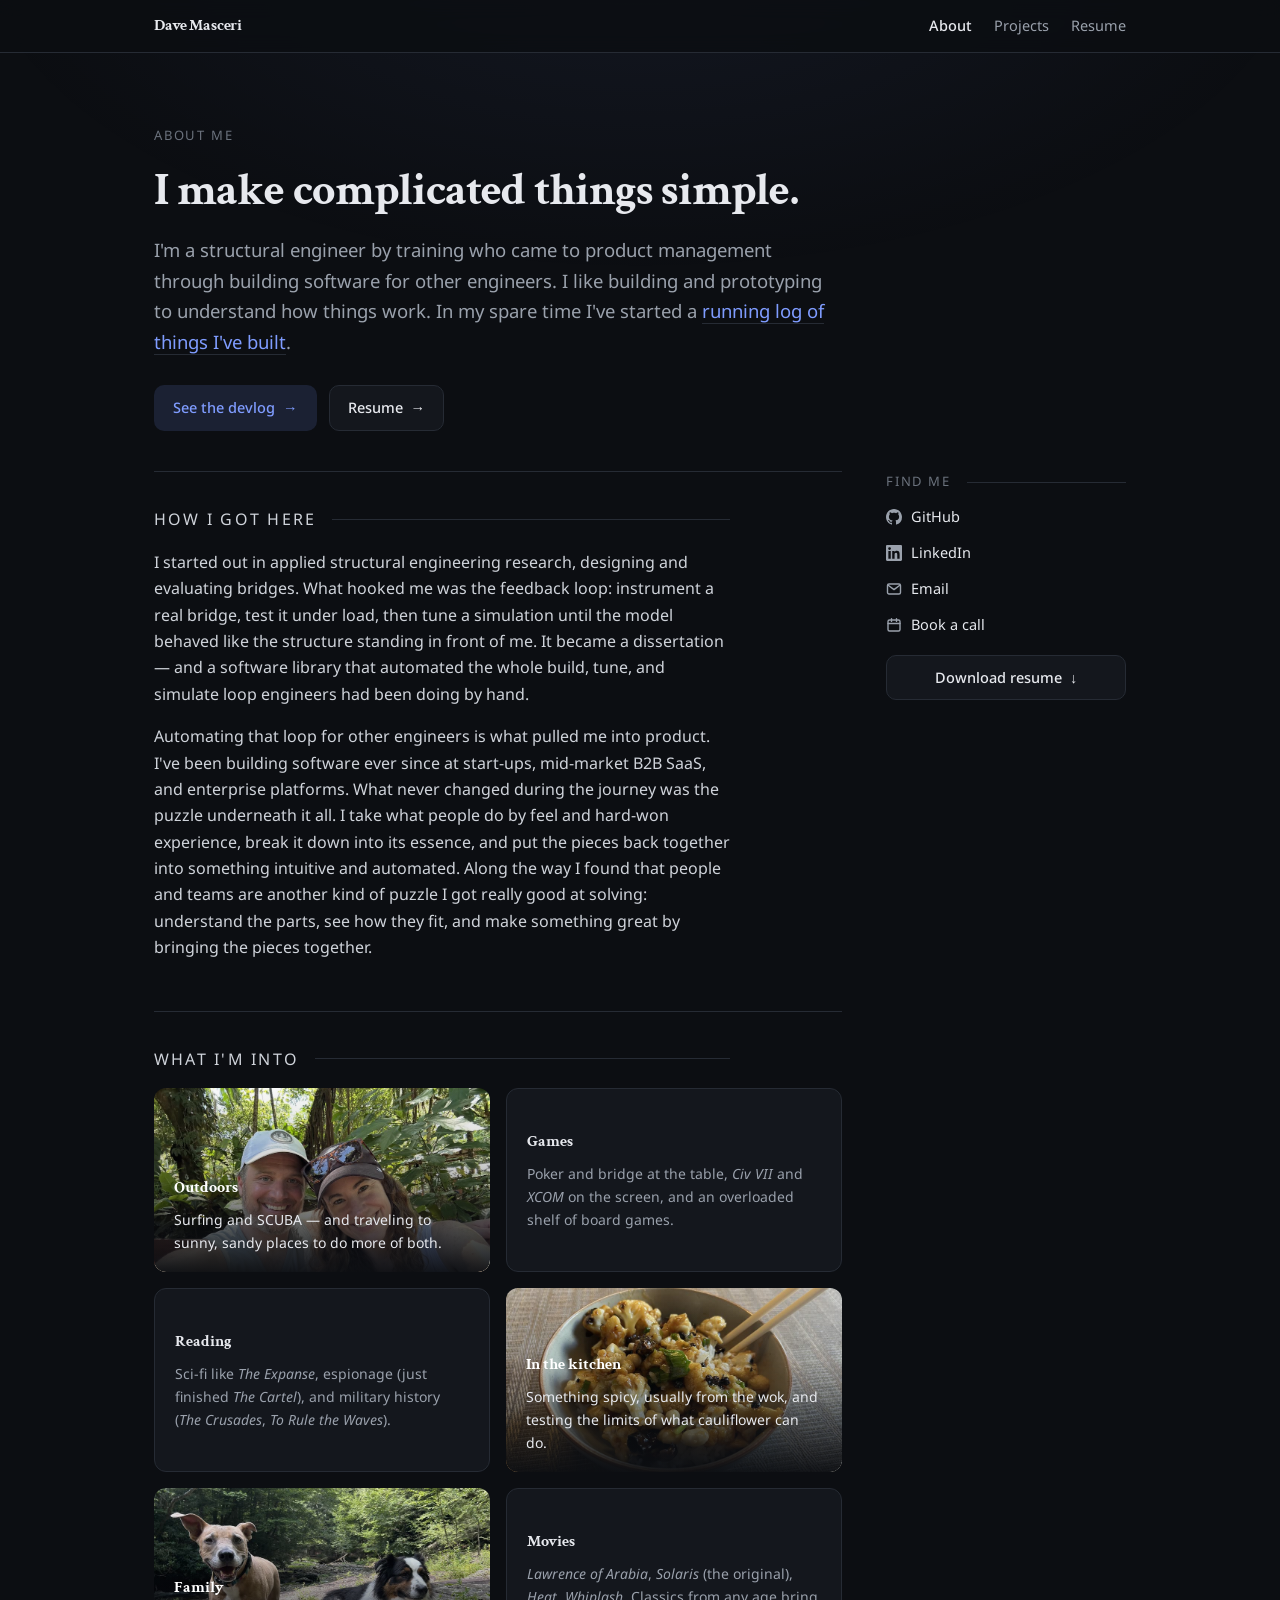
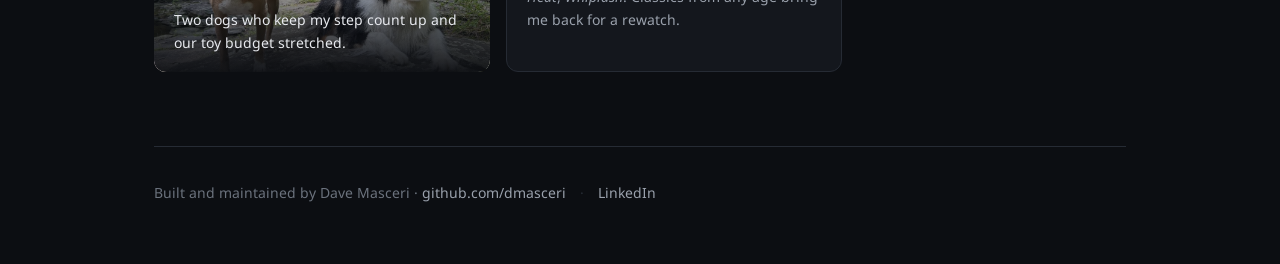
==== commit ad08f46a: "Changed display order of projects" ====
--- a/index.html
+++ b/index.html
@@ -35,7 +35,6 @@
     <header class="page">
       <p class="eyebrow">About Me</p>
       <h1>I make complicated things simple.</h1>
-      <p class="r-headline" style="margin: 4px 0 18px;">Product Manager. Former Engineer. Sometimes Builder.</p>
       <p class="lede">
         I'm a structural engineer by training who came to product management through building
         software for other engineers. I like building and prototyping to understand how things work.
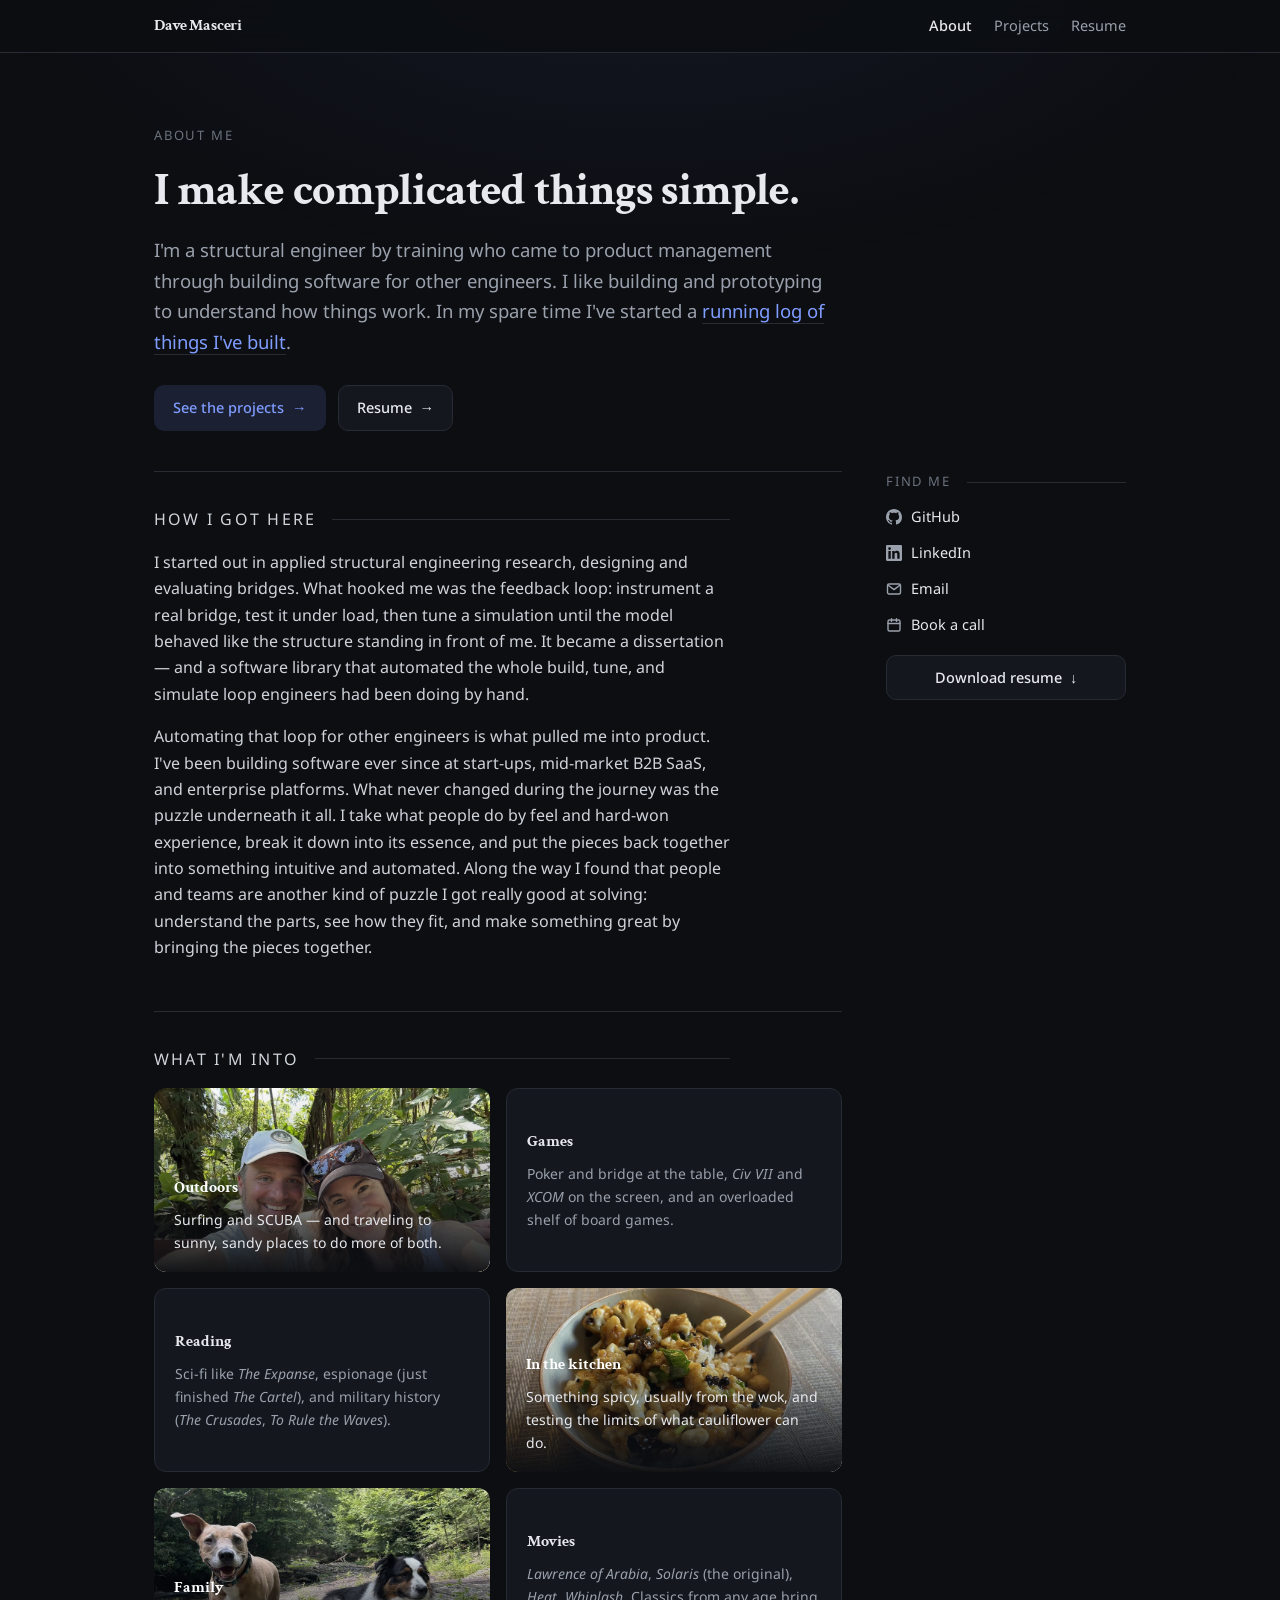
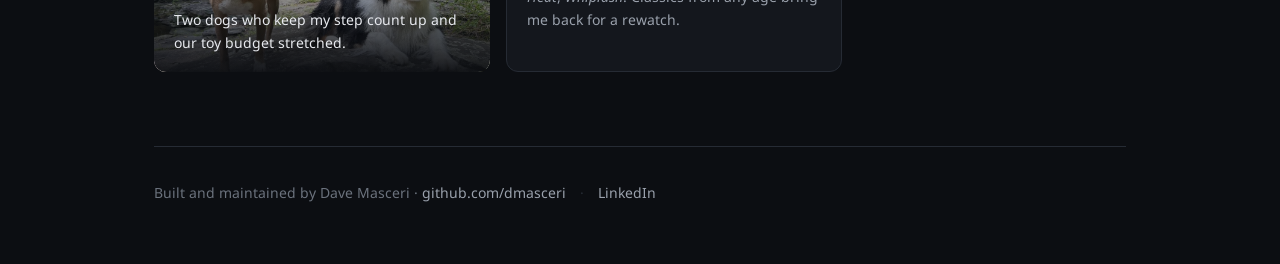
==== commit 776c161b: "Align page title and homepage CTA with the Projects naming Title becomes "Projects — Dave Masceri" a" ====
--- a/index.html
+++ b/index.html
@@ -25,7 +25,7 @@
       <a class="brand" href="index.html">Dave Masceri</a>
       <div class="navlinks">
         <a href="index.html" aria-current="page">About</a>
-        <a href="devlog.html">Projects</a>
+        <a href="projects.html">Projects</a>
         <a href="resume.html">Resume</a>
       </div>
     </div>
@@ -38,10 +38,10 @@
       <p class="lede">
         I'm a structural engineer by training who came to product management through building
         software for other engineers. I like building and prototyping to understand how things work.
-        In my spare time I've started a <a href="devlog.html">running log of things I've built</a>.
+        In my spare time I've started a <a href="projects.html">running log of things I've built</a>.
       </p>
       <div class="cta-row">
-        <a class="btn primary" href="devlog.html">See the devlog <span class="arrow">&rarr;</span></a>
+        <a class="btn primary" href="projects.html">See the projects <span class="arrow">&rarr;</span></a>
         <a class="btn" href="resume.html">Resume <span class="arrow">&rarr;</span></a>
       </div>
     </header>
